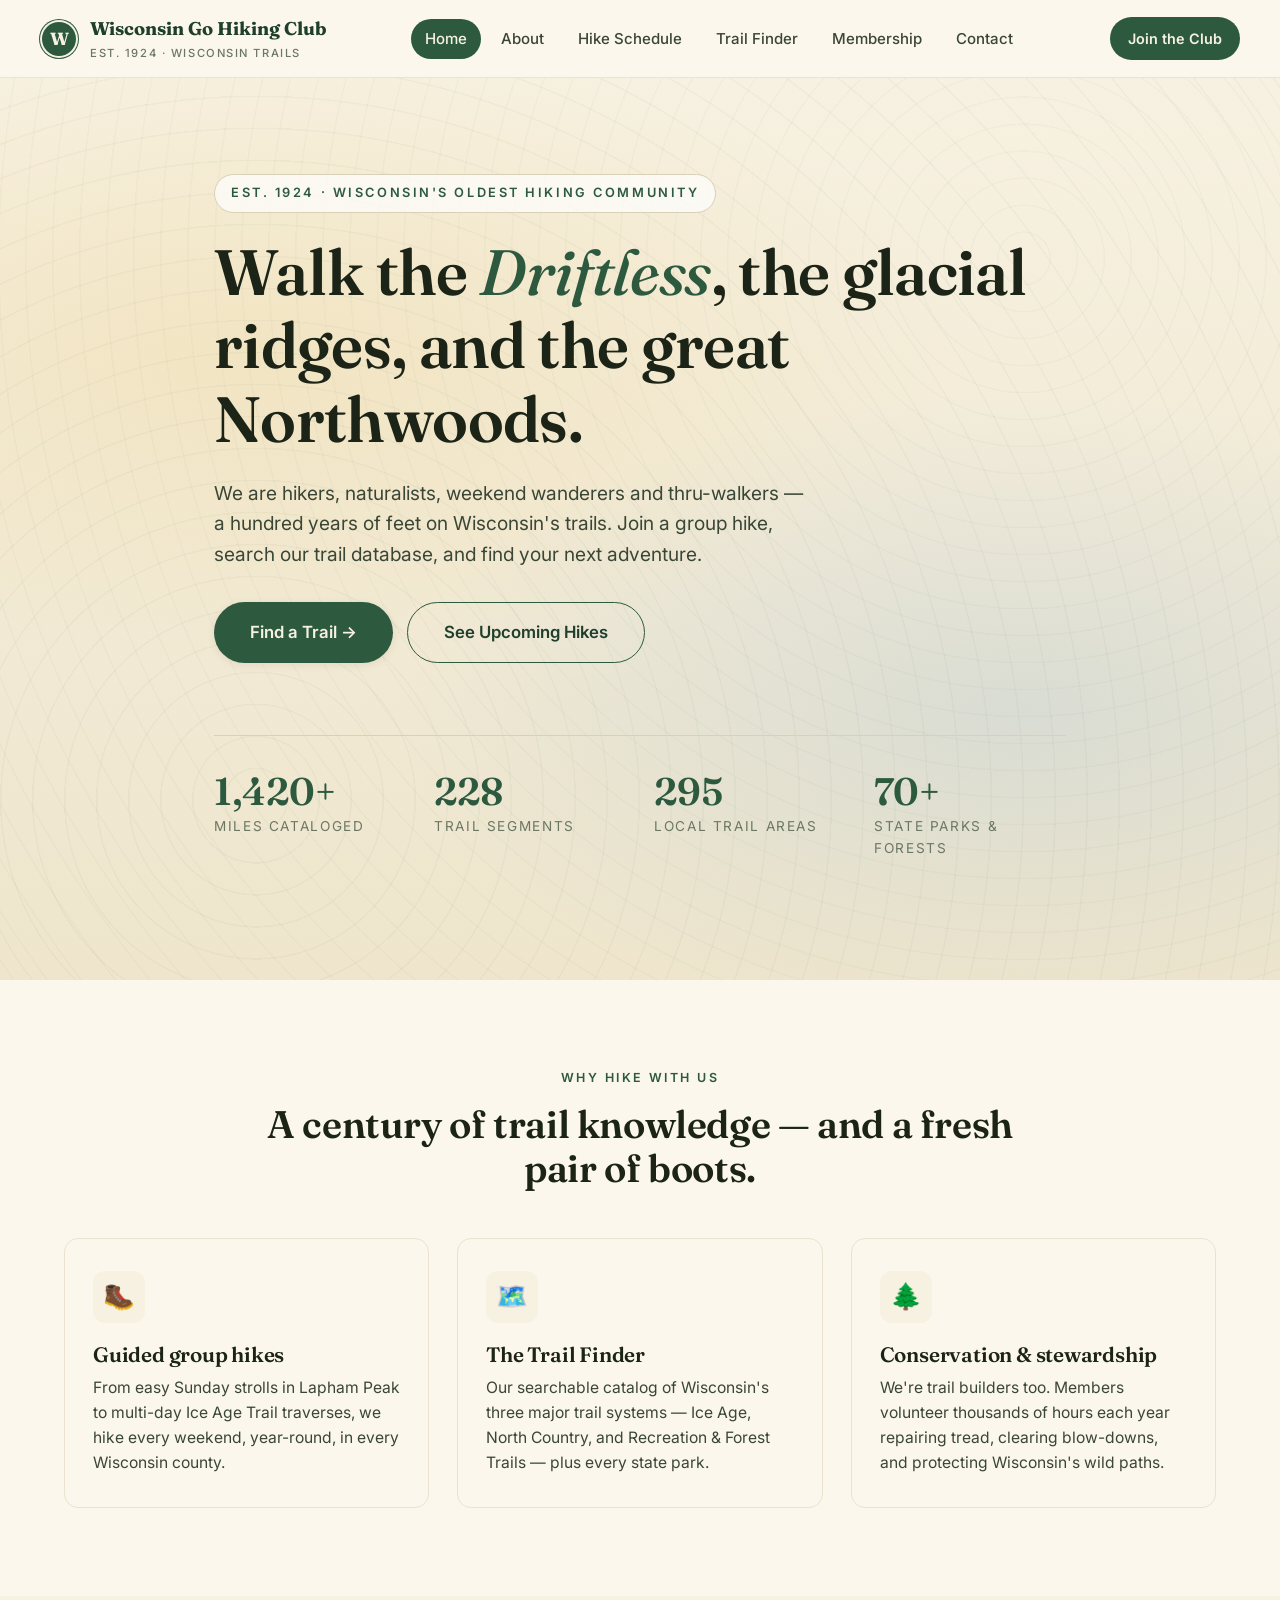
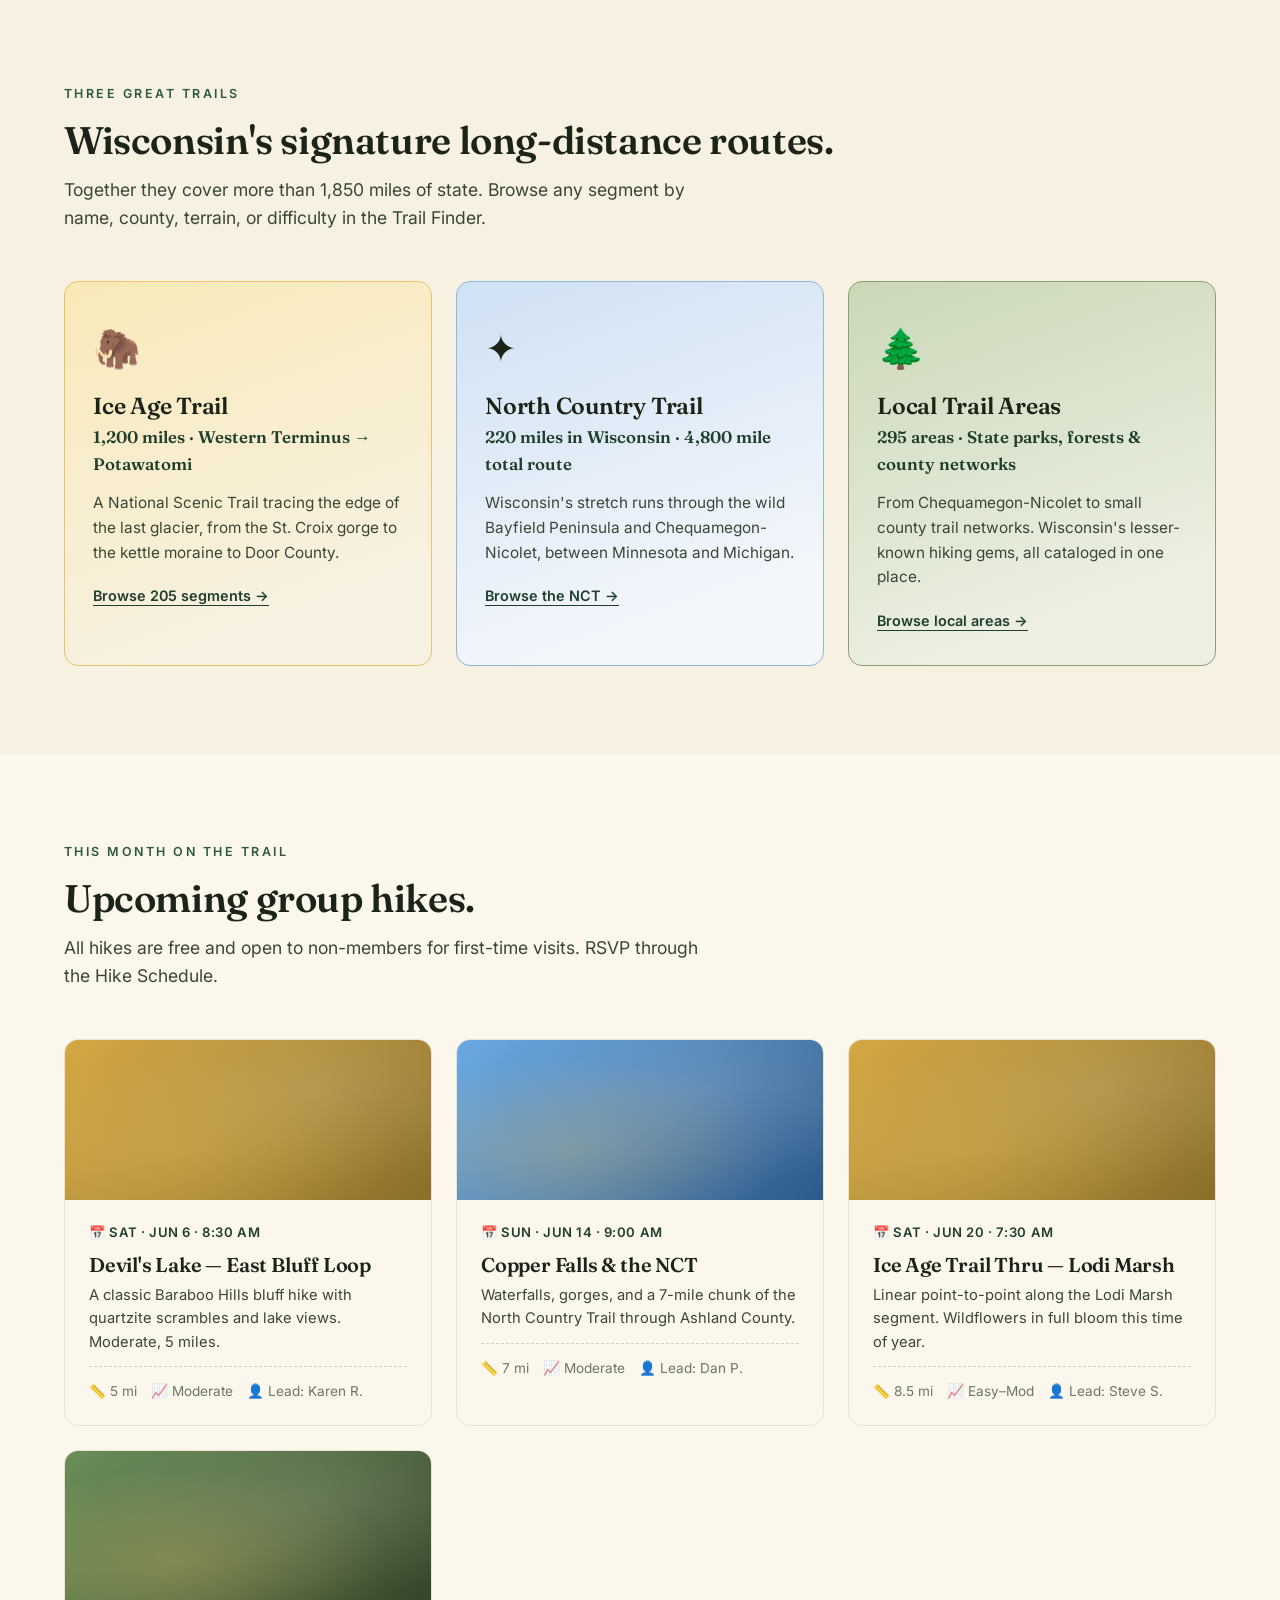
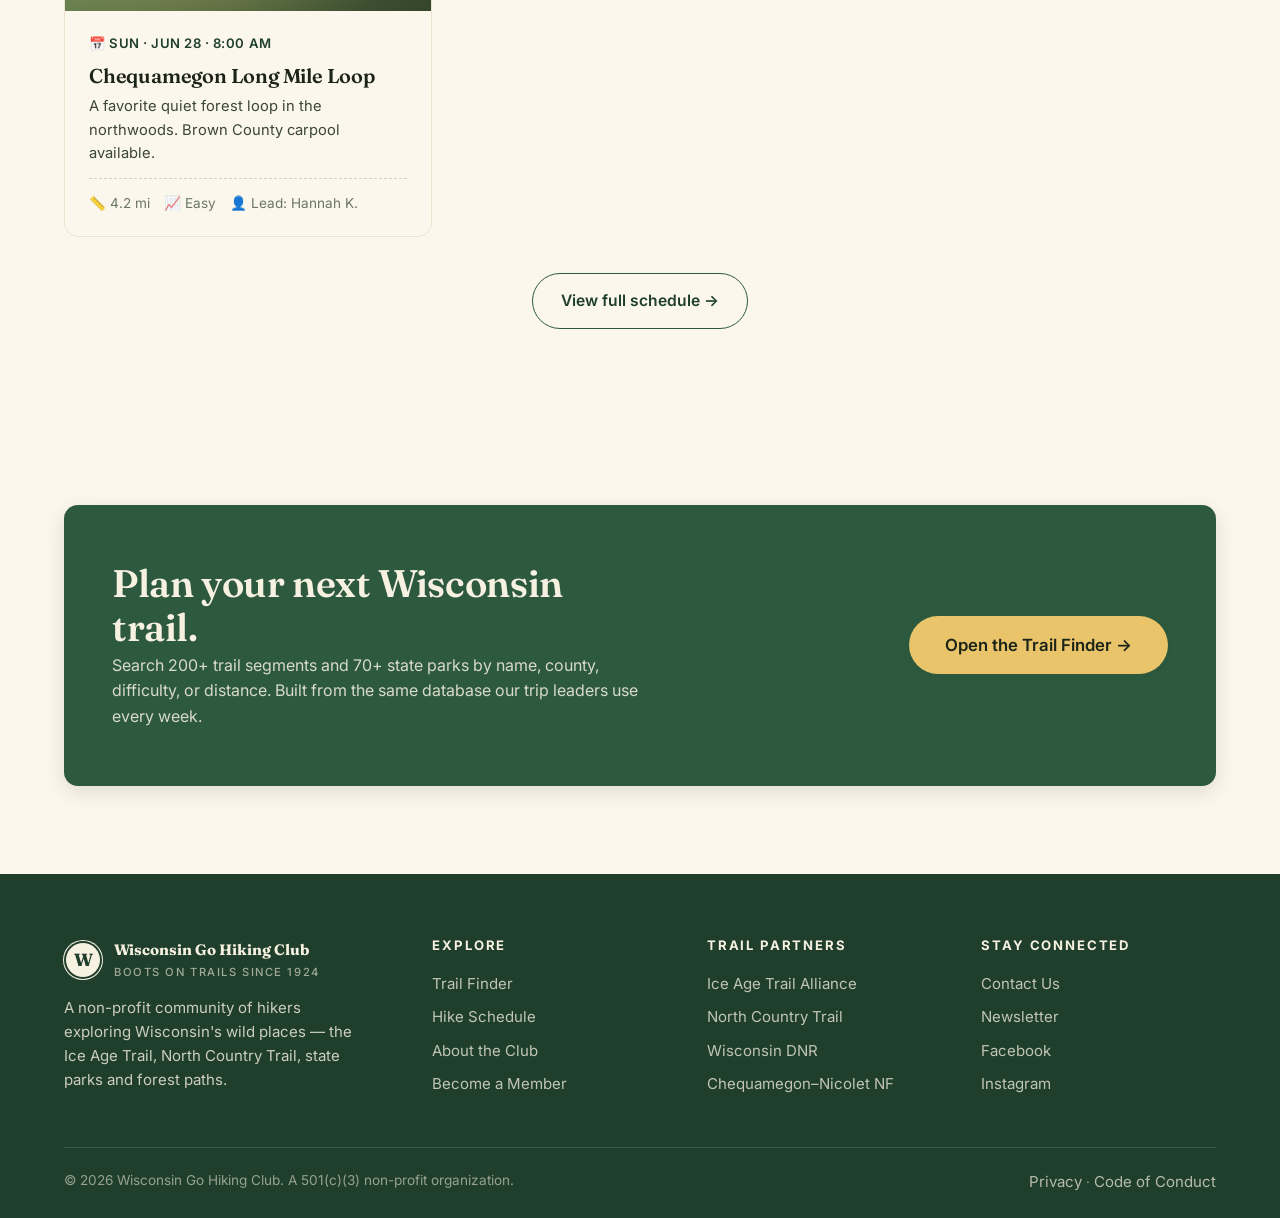
==== index.html @ 9f5a3e7f "Initial site: home, about, hikes, trail finder, membership, contact" ====
<!DOCTYPE html>
<html lang="en">
<head>
  <meta charset="UTF-8">
  <meta name="viewport" content="width=device-width, initial-scale=1.0">
  <title>Wisconsin Go Hiking Club — Explore Wisconsin's wild paths</title>
  <meta name="description" content="A community of hikers exploring Wisconsin's Ice Age Trail, North Country Trail, state parks and forest paths. Group hikes, trail resources, and a searchable database of Wisconsin trail segments.">
  <link rel="preconnect" href="https://fonts.googleapis.com">
  <link rel="preconnect" href="https://fonts.gstatic.com" crossorigin>
  <link href="https://fonts.googleapis.com/css2?family=Fraunces:ital,wght@0,400;0,500;0,600;0,700;1,400;1,500&family=Inter:wght@400;500;600;700&display=swap" rel="stylesheet">
  <link rel="stylesheet" href="styles.css">
</head>
<body data-page="home">

  <div id="site-header"></div>

  <!-- HERO -->
  <section class="hero topo-bg">
    <div class="container hero-inner">
      <span class="eyebrow">Est. 1924 · Wisconsin's oldest hiking community</span>
      <h1>Walk the <em>Driftless</em>, the glacial ridges, and the great Northwoods.</h1>
      <p class="lede">
        We are hikers, naturalists, weekend wanderers and thru-walkers — a hundred years
        of feet on Wisconsin's trails. Join a group hike, search our trail database,
        and find your next adventure.
      </p>
      <div class="hero-actions">
        <a href="trails.html" class="btn large">Find a Trail →</a>
        <a href="hikes.html" class="btn large secondary">See Upcoming Hikes</a>
      </div>

      <div class="hero-stats">
        <div class="stat"><div class="num">1,420+</div><span class="lbl">Miles cataloged</span></div>
        <div class="stat"><div class="num">228</div><span class="lbl">Trail segments</span></div>
        <div class="stat"><div class="num">295</div><span class="lbl">Local trail areas</span></div>
        <div class="stat"><div class="num">70+</div><span class="lbl">State parks &amp; forests</span></div>
      </div>
    </div>
  </section>

  <!-- PILLARS -->
  <section class="section">
    <div class="container">
      <div class="section-head center" style="margin-left:auto;margin-right:auto;text-align:center;">
        <div class="eyebrow">Why hike with us</div>
        <h2>A century of trail knowledge — and a fresh pair of boots.</h2>
      </div>

      <div class="pillars">
        <div class="pillar">
          <div class="icon">🥾</div>
          <h3>Guided group hikes</h3>
          <p>From easy Sunday strolls in Lapham Peak to multi-day Ice Age Trail traverses, we hike every weekend, year-round, in every Wisconsin county.</p>
        </div>
        <div class="pillar">
          <div class="icon">🗺️</div>
          <h3>The Trail Finder</h3>
          <p>Our searchable catalog of Wisconsin's three major trail systems — Ice Age, North Country, and Recreation &amp; Forest Trails — plus every state park.</p>
        </div>
        <div class="pillar">
          <div class="icon">🌲</div>
          <h3>Conservation &amp; stewardship</h3>
          <p>We're trail builders too. Members volunteer thousands of hours each year repairing tread, clearing blow-downs, and protecting Wisconsin's wild paths.</p>
        </div>
      </div>
    </div>
  </section>

  <!-- TRAIL SYSTEMS -->
  <section class="section cream">
    <div class="container">
      <div class="section-head">
        <div class="eyebrow">Three great trails</div>
        <h2>Wisconsin's signature long-distance routes.</h2>
        <p>Together they cover more than 1,850 miles of state. Browse any segment by name, county, terrain, or difficulty in the Trail Finder.</p>
      </div>

      <div class="trail-systems">
        <div class="ts-card iat">
          <div class="ts-icon">🦣</div>
          <h3>Ice Age Trail</h3>
          <div class="ts-miles">1,200 miles · Western Terminus → Potawatomi</div>
          <p>A National Scenic Trail tracing the edge of the last glacier, from the St. Croix gorge to the kettle moraine to Door County.</p>
          <a class="ts-link" href="trails.html?kind=iat">Browse 205 segments →</a>
        </div>

        <div class="ts-card nct">
          <div class="ts-icon">✦</div>
          <h3>North Country Trail</h3>
          <div class="ts-miles">220 miles in Wisconsin · 4,800 mile total route</div>
          <p>Wisconsin's stretch runs through the wild Bayfield Peninsula and Chequamegon-Nicolet, between Minnesota and Michigan.</p>
          <a class="ts-link" href="trails.html?kind=nct">Browse the NCT →</a>
        </div>

        <div class="ts-card nrt">
          <div class="ts-icon">🌲</div>
          <h3>Local Trail Areas</h3>
          <div class="ts-miles">295 areas · State parks, forests &amp; county networks</div>
          <p>From Chequamegon-Nicolet to small county trail networks. Wisconsin's lesser-known hiking gems, all cataloged in one place.</p>
          <a class="ts-link" href="trails.html?kind=area">Browse local areas →</a>
        </div>
      </div>
    </div>
  </section>

  <!-- UPCOMING HIKES -->
  <section class="section">
    <div class="container">
      <div class="section-head">
        <div class="eyebrow">This month on the trail</div>
        <h2>Upcoming group hikes.</h2>
        <p>All hikes are free and open to non-members for first-time visits. RSVP through the Hike Schedule.</p>
      </div>

      <div class="events">
        <article class="event-card iat">
          <div class="event-img"></div>
          <div class="event-body">
            <span class="date-chip">📅 Sat · Jun 6 · 8:30 AM</span>
            <h3>Devil's Lake — East Bluff Loop</h3>
            <p style="font-size:.92rem;color:var(--ink-soft);margin:0">A classic Baraboo Hills bluff hike with quartzite scrambles and lake views. Moderate, 5 miles.</p>
            <div class="event-meta">
              <span>📏 5 mi</span><span>📈 Moderate</span><span>👤 Lead: Karen R.</span>
            </div>
          </div>
        </article>

        <article class="event-card nct">
          <div class="event-img"></div>
          <div class="event-body">
            <span class="date-chip">📅 Sun · Jun 14 · 9:00 AM</span>
            <h3>Copper Falls &amp; the NCT</h3>
            <p style="font-size:.92rem;color:var(--ink-soft);margin:0">Waterfalls, gorges, and a 7-mile chunk of the North Country Trail through Ashland County.</p>
            <div class="event-meta">
              <span>📏 7 mi</span><span>📈 Moderate</span><span>👤 Lead: Dan P.</span>
            </div>
          </div>
        </article>

        <article class="event-card iat">
          <div class="event-img"></div>
          <div class="event-body">
            <span class="date-chip">📅 Sat · Jun 20 · 7:30 AM</span>
            <h3>Ice Age Trail Thru — Lodi Marsh</h3>
            <p style="font-size:.92rem;color:var(--ink-soft);margin:0">Linear point-to-point along the Lodi Marsh segment. Wildflowers in full bloom this time of year.</p>
            <div class="event-meta">
              <span>📏 8.5 mi</span><span>📈 Easy–Mod</span><span>👤 Lead: Steve S.</span>
            </div>
          </div>
        </article>

        <article class="event-card nrt">
          <div class="event-img"></div>
          <div class="event-body">
            <span class="date-chip">📅 Sun · Jun 28 · 8:00 AM</span>
            <h3>Chequamegon Long Mile Loop</h3>
            <p style="font-size:.92rem;color:var(--ink-soft);margin:0">A favorite quiet forest loop in the northwoods. Brown County carpool available.</p>
            <div class="event-meta">
              <span>📏 4.2 mi</span><span>📈 Easy</span><span>👤 Lead: Hannah K.</span>
            </div>
          </div>
        </article>
      </div>

      <div style="text-align:center; margin-top:36px;">
        <a href="hikes.html" class="btn secondary">View full schedule →</a>
      </div>
    </div>
  </section>

  <!-- TRAIL-FINDER CTA -->
  <section class="section">
    <div class="container">
      <div class="cta-banner">
        <div>
          <h2>Plan your next Wisconsin trail.</h2>
          <p>Search 200+ trail segments and 70+ state parks by name, county, difficulty, or distance. Built from the same database our trip leaders use every week.</p>
        </div>
        <a href="trails.html" class="btn large">Open the Trail Finder →</a>
      </div>
    </div>
  </section>

  <div id="site-footer"></div>
  <script src="partials.js"></script>
</body>
</html>
---- styles.css ----
/* =========================================================================
   Wisconsin Go Hiking Club — Website Redesign
   ========================================================================= */

:root {
  /* Brand palette */
  --forest:      #2d5a3f;
  --forest-deep: #1f3f2c;
  --forest-soft: #4a7a5c;
  --moss:        #6b8e5a;
  --cream:       #f7f1e1;
  --parchment:   #fbf7ec;
  --bark:        #5c4a36;
  --ink:         #1c2418;
  --ink-soft:    #3a4636;
  --muted:       #6b7763;
  --line:        #d9d0b8;
  --line-soft:   #ebe3cf;

  /* Trail accents (from app) */
  --iat: #e9c46a;       /* Ice Age Trail */
  --nct: #4a90d9;       /* North Country Trail */
  --nrt: #515e3c;       /* Recreation & Forest Trails */
  --park: #b08968;      /* Parks accent */

  /* Difficulty (from app) */
  --diff-easy:      #2d6a4f;
  --diff-moderate:  #c89421;
  --diff-strenuous: #c0533a;

  /* Sizing */
  --radius:      14px;
  --radius-sm:   8px;
  --shadow-sm:   0 2px 8px rgba(28, 36, 24, 0.08);
  --shadow-md:   0 6px 20px rgba(28, 36, 24, 0.12);
  --shadow-lg:   0 18px 40px rgba(28, 36, 24, 0.18);
  --container:   1200px;

  /* Typography */
  --font-serif: "Fraunces", "Cormorant Garamond", "Georgia", serif;
  --font-sans:  "Inter", -apple-system, BlinkMacSystemFont, "Segoe UI", Roboto, sans-serif;
}

/* ---------- reset ---------- */
*, *::before, *::after { box-sizing: border-box; }
html { scroll-behavior: smooth; }
body {
  margin: 0;
  font-family: var(--font-sans);
  font-size: 16px;
  line-height: 1.6;
  color: var(--ink);
  background: var(--parchment);
  -webkit-font-smoothing: antialiased;
}
img { max-width: 100%; display: block; }
button { font-family: inherit; cursor: pointer; }
a { color: var(--forest); text-decoration: none; transition: color .15s; }
a:hover { color: var(--forest-deep); }

h1, h2, h3, h4 {
  font-family: var(--font-serif);
  font-weight: 600;
  color: var(--ink);
  line-height: 1.15;
  letter-spacing: -0.01em;
  margin: 0 0 .5em;
}
h1 { font-size: clamp(2.4rem, 5vw, 4rem); }
h2 { font-size: clamp(1.8rem, 3vw, 2.6rem); }
h3 { font-size: 1.3rem; }
p  { margin: 0 0 1em; }

.container { max-width: var(--container); margin: 0 auto; padding: 0 24px; }

/* ---------- topo background pattern ---------- */
.topo-bg {
  background-image:
    radial-gradient(ellipse at top left, rgba(45, 90, 63, 0.06), transparent 50%),
    radial-gradient(ellipse at bottom right, rgba(233, 196, 106, 0.08), transparent 50%);
}

/* ---------- top navigation ---------- */
.site-header {
  position: sticky; top: 0; z-index: 50;
  background: rgba(251, 247, 236, 0.92);
  backdrop-filter: blur(10px);
  -webkit-backdrop-filter: blur(10px);
  border-bottom: 1px solid var(--line-soft);
}
.nav {
  display: flex; align-items: center; justify-content: space-between;
  padding: 14px 0;
}
.brand {
  display: flex; align-items: center; gap: 12px;
  font-family: var(--font-serif);
  font-weight: 700;
  font-size: 1.15rem;
  color: var(--forest-deep);
}
.brand .logo {
  width: 38px; height: 38px;
  border-radius: 50%;
  background: var(--forest);
  display: grid; place-items: center;
  color: var(--cream);
  font-family: var(--font-serif);
  font-size: 1.1rem;
  font-weight: 700;
  box-shadow: inset 0 0 0 2px var(--cream), 0 0 0 1px var(--forest);
}
.brand .brand-text small {
  display: block;
  font-family: var(--font-sans);
  font-weight: 500;
  font-size: .7rem;
  letter-spacing: .14em;
  text-transform: uppercase;
  color: var(--muted);
  margin-top: 2px;
}

.nav-links {
  display: flex; gap: 6px; list-style: none; margin: 0; padding: 0;
}
.nav-links a {
  display: inline-block;
  padding: 8px 14px;
  border-radius: 999px;
  font-weight: 500;
  font-size: .94rem;
  color: var(--ink-soft);
}
.nav-links a:hover { background: var(--cream); color: var(--forest-deep); }
.nav-links a.active {
  background: var(--forest);
  color: var(--cream);
}

.nav-cta {
  background: var(--forest);
  color: var(--cream);
  padding: 10px 18px;
  border-radius: 999px;
  font-weight: 600;
  font-size: .9rem;
  border: 0;
}
.nav-cta:hover { background: var(--forest-deep); color: var(--cream); }

.menu-toggle { display: none; background: none; border: 0; font-size: 1.6rem; color: var(--forest-deep); }

@media (max-width: 880px) {
  .menu-toggle { display: block; }
  .nav-links, .nav-cta { display: none; }
  .nav-links.open { display: flex; flex-direction: column; position: absolute; top: 70px; right: 24px; background: var(--parchment); padding: 14px; border-radius: var(--radius); box-shadow: var(--shadow-md); border: 1px solid var(--line-soft); }
}

/* ---------- buttons ---------- */
.btn {
  display: inline-flex; align-items: center; gap: 8px;
  background: var(--forest);
  color: var(--cream);
  padding: 14px 28px;
  border-radius: 999px;
  font-weight: 600;
  font-size: .98rem;
  border: 0;
  transition: transform .15s, background .15s, box-shadow .15s;
  box-shadow: var(--shadow-sm);
}
.btn:hover { background: var(--forest-deep); transform: translateY(-1px); color: var(--cream); box-shadow: var(--shadow-md); }
.btn.secondary { background: transparent; color: var(--forest-deep); border: 1.5px solid var(--forest); box-shadow: none; }
.btn.secondary:hover { background: var(--forest); color: var(--cream); }
.btn.large { padding: 16px 36px; font-size: 1.05rem; }
.btn.full { width: 100%; justify-content: center; }

/* ---------- hero ---------- */
.hero {
  position: relative;
  padding: 96px 0 120px;
  background:
    radial-gradient(ellipse 80% 50% at 20% 30%, rgba(233, 196, 106, 0.22), transparent 70%),
    radial-gradient(ellipse 70% 50% at 80% 70%, rgba(74, 144, 217, 0.14), transparent 70%),
    linear-gradient(180deg, #f7f1e1 0%, #eee5cc 100%);
  overflow: hidden;
}
.hero::before {
  content: "";
  position: absolute; inset: 0;
  background-image:
    repeating-radial-gradient(circle at 20% 80%, transparent 0 30px, rgba(45, 90, 63, 0.04) 31px 32px),
    repeating-radial-gradient(circle at 80% 20%, transparent 0 25px, rgba(45, 90, 63, 0.03) 26px 27px);
  pointer-events: none;
}
.hero-inner { position: relative; max-width: 900px; }
.hero .eyebrow {
  display: inline-block;
  font-size: .8rem;
  letter-spacing: .2em;
  text-transform: uppercase;
  color: var(--forest);
  font-weight: 600;
  margin-bottom: 22px;
  padding: 8px 16px;
  background: rgba(255, 255, 255, 0.7);
  border-radius: 999px;
  border: 1px solid var(--line);
}
.hero h1 {
  margin-bottom: 22px;
  color: var(--ink);
}
.hero h1 em {
  font-style: italic;
  color: var(--forest);
  font-weight: 500;
}
.hero .lede {
  font-size: 1.2rem;
  color: var(--ink-soft);
  margin-bottom: 32px;
  max-width: 600px;
}
.hero-actions { display: flex; gap: 14px; flex-wrap: wrap; }

.hero-stats {
  display: grid;
  grid-template-columns: repeat(auto-fit, minmax(180px, 1fr));
  gap: 28px;
  margin-top: 72px;
  padding-top: 36px;
  border-top: 1px solid var(--line);
}
.stat .num {
  font-family: var(--font-serif);
  font-size: 2.4rem;
  font-weight: 600;
  color: var(--forest);
  line-height: 1;
}
.stat .lbl {
  display: block; margin-top: 6px;
  font-size: .85rem;
  letter-spacing: .12em;
  text-transform: uppercase;
  color: var(--muted);
}

/* ---------- generic sections ---------- */
.section { padding: 88px 0; }
.section.tight { padding: 56px 0; }
.section-head { max-width: 780px; margin-bottom: 48px; }
.section-head .eyebrow {
  font-size: .78rem;
  letter-spacing: .2em;
  text-transform: uppercase;
  color: var(--forest);
  font-weight: 600;
  margin-bottom: 14px;
}
.section-head h2 { margin-bottom: 14px; }
.section-head p { color: var(--ink-soft); font-size: 1.1rem; max-width: 640px; }
.section.cream { background: var(--cream); }
.section.forest { background: var(--forest-deep); color: var(--cream); }
.section.forest h2, .section.forest h3 { color: var(--cream); }
.section.forest p { color: rgba(247, 241, 225, 0.85); }

/* ---------- pillar grid (3-column on home) ---------- */
.pillars {
  display: grid;
  grid-template-columns: repeat(auto-fit, minmax(260px, 1fr));
  gap: 28px;
}
.pillar {
  background: var(--parchment);
  border: 1px solid var(--line-soft);
  border-radius: var(--radius);
  padding: 32px 28px;
  transition: transform .2s, box-shadow .2s, border-color .2s;
}
.pillar:hover { transform: translateY(-4px); box-shadow: var(--shadow-md); border-color: var(--line); }
.pillar .icon {
  width: 52px; height: 52px;
  border-radius: 12px;
  background: var(--cream);
  display: grid; place-items: center;
  font-size: 1.6rem;
  margin-bottom: 20px;
}
.pillar h3 { margin-bottom: 8px; }
.pillar p { color: var(--ink-soft); font-size: .98rem; margin-bottom: 0; }

/* ---------- hike event cards ---------- */
.events {
  display: grid;
  grid-template-columns: repeat(auto-fit, minmax(300px, 1fr));
  gap: 24px;
}
.event-card {
  background: var(--parchment);
  border: 1px solid var(--line-soft);
  border-radius: var(--radius);
  overflow: hidden;
  display: flex; flex-direction: column;
  transition: transform .2s, box-shadow .2s;
}
.event-card:hover { transform: translateY(-3px); box-shadow: var(--shadow-md); }
.event-card .event-img {
  height: 160px;
  background: linear-gradient(135deg, var(--forest-soft) 0%, var(--forest-deep) 100%);
  position: relative;
  overflow: hidden;
}
.event-card .event-img::after {
  content: "";
  position: absolute; inset: 0;
  background:
    radial-gradient(ellipse at 30% 70%, rgba(233, 196, 106, 0.3), transparent 60%),
    radial-gradient(ellipse at 70% 30%, rgba(247, 241, 225, 0.15), transparent 60%);
}
.event-card.iat .event-img { background: linear-gradient(135deg, #d4a843 0%, #8b6f2a 100%); }
.event-card.nct .event-img { background: linear-gradient(135deg, #6ba9e3 0%, #2d5a8a 100%); }
.event-card.nrt .event-img { background: linear-gradient(135deg, #6b8e5a 0%, #34452a 100%); }
.event-card .event-body { padding: 22px 24px; flex: 1; display: flex; flex-direction: column; }
.event-card .date-chip {
  display: inline-flex; align-items: center; gap: 8px;
  font-size: .82rem;
  font-weight: 600;
  color: var(--forest-deep);
  letter-spacing: .04em;
  text-transform: uppercase;
  margin-bottom: 10px;
}
.event-card h3 { font-size: 1.25rem; margin-bottom: 8px; }
.event-card .event-meta {
  display: flex; gap: 14px; flex-wrap: wrap;
  font-size: .85rem; color: var(--muted);
  margin-top: 12px;
  padding-top: 14px;
  border-top: 1px dashed var(--line);
}
.event-card .event-meta span { display: inline-flex; align-items: center; gap: 5px; }

/* ---------- trail-system showcase ---------- */
.trail-systems {
  display: grid;
  grid-template-columns: repeat(auto-fit, minmax(280px, 1fr));
  gap: 24px;
}
.ts-card {
  position: relative;
  padding: 36px 28px 32px;
  border-radius: var(--radius);
  overflow: hidden;
  color: var(--ink);
  background: var(--parchment);
  border: 1px solid var(--line-soft);
  transition: transform .25s, box-shadow .25s;
}
.ts-card:hover { transform: translateY(-4px); box-shadow: var(--shadow-md); }
.ts-card.iat { background: linear-gradient(160deg, #f9e9b8 0%, #f7f1e1 80%); border-color: #e9c46a; }
.ts-card.nct { background: linear-gradient(160deg, #cfe1f4 0%, #f3f6fb 80%); border-color: #8db8e0; color: var(--ink); }
.ts-card.nrt { background: linear-gradient(160deg, #cad8b8 0%, #ecefe2 80%); border-color: #8aa074; }
.ts-card .ts-icon { font-size: 2.4rem; margin-bottom: 14px; }
.ts-card h3 { font-size: 1.45rem; margin-bottom: 4px; }
.ts-card .ts-miles {
  font-family: var(--font-serif);
  font-size: 1.05rem;
  color: var(--forest-deep);
  font-weight: 600;
  margin-bottom: 14px;
}
.ts-card p { color: var(--ink-soft); font-size: .96rem; margin-bottom: 18px; }
.ts-card .ts-link {
  font-weight: 600; font-size: .9rem;
  color: var(--forest-deep);
  text-decoration: underline; text-underline-offset: 4px;
}

/* ---------- footer ---------- */
.site-footer {
  background: var(--forest-deep);
  color: rgba(247, 241, 225, 0.8);
  padding: 64px 0 24px;
  margin-top: 0;
}
.footer-grid {
  display: grid;
  grid-template-columns: 1.4fr 1fr 1fr 1fr;
  gap: 40px;
  margin-bottom: 40px;
}
.site-footer h4 {
  color: var(--cream);
  font-family: var(--font-sans);
  font-size: .82rem;
  letter-spacing: .14em;
  text-transform: uppercase;
  margin-bottom: 18px;
  font-weight: 700;
}
.site-footer ul { list-style: none; margin: 0; padding: 0; }
.site-footer ul li { margin-bottom: 8px; }
.site-footer a { color: rgba(247, 241, 225, 0.75); font-size: .94rem; }
.site-footer a:hover { color: var(--iat); }
.site-footer .brand { color: var(--cream); margin-bottom: 14px; }
.site-footer .brand .logo { background: var(--cream); color: var(--forest-deep); box-shadow: inset 0 0 0 2px var(--forest-deep), 0 0 0 1px var(--cream); }
.site-footer .brand .brand-text small { color: rgba(247, 241, 225, 0.6); }
.footer-bottom {
  border-top: 1px solid rgba(247, 241, 225, 0.12);
  padding-top: 22px;
  display: flex; justify-content: space-between; flex-wrap: wrap; gap: 12px;
  font-size: .85rem;
  color: rgba(247, 241, 225, 0.55);
}
@media (max-width: 800px) {
  .footer-grid { grid-template-columns: 1fr 1fr; }
}
@media (max-width: 500px) {
  .footer-grid { grid-template-columns: 1fr; }
}

/* =========================================================================
   Trail Search Page
   ========================================================================= */
.search-hero {
  background:
    radial-gradient(ellipse at top left, rgba(233, 196, 106, 0.18), transparent 60%),
    linear-gradient(180deg, #f7f1e1 0%, #ede2c6 100%);
  padding: 64px 0 36px;
  border-bottom: 1px solid var(--line);
}
.search-hero h1 { font-size: clamp(2rem, 4vw, 3rem); margin-bottom: 10px; }
.search-hero p { color: var(--ink-soft); font-size: 1.05rem; max-width: 620px; }

.search-bar {
  margin-top: 28px;
  background: #fff;
  border: 1px solid var(--line);
  border-radius: var(--radius);
  padding: 6px 6px 6px 22px;
  display: flex; align-items: center; gap: 12px;
  box-shadow: var(--shadow-sm);
}
.search-bar input {
  flex: 1;
  border: 0;
  outline: none;
  font-size: 1.05rem;
  padding: 14px 0;
  background: transparent;
  font-family: inherit;
  color: var(--ink);
}
.search-bar .clear-x {
  background: none; border: 0; color: var(--muted); font-size: 1.4rem;
  padding: 6px 10px; cursor: pointer;
}
.search-bar .search-go {
  background: var(--forest);
  color: var(--cream);
  border: 0;
  padding: 12px 28px;
  border-radius: 10px;
  font-weight: 600;
}

.search-tools {
  display: flex;
  flex-wrap: wrap;
  align-items: center;
  gap: 18px 28px;
  margin-top: 22px;
  font-size: .92rem;
  color: var(--ink-soft);
}
.search-tools .tool-group {
  display: flex; align-items: center; gap: 10px;
}
.search-tools label.lbl {
  font-weight: 600;
  font-size: .78rem;
  letter-spacing: .12em;
  text-transform: uppercase;
  color: var(--muted);
}
.chips { display: flex; gap: 6px; flex-wrap: wrap; }
.chip {
  background: transparent;
  border: 1px solid var(--line);
  color: var(--ink-soft);
  padding: 6px 14px;
  border-radius: 999px;
  font-size: .85rem;
  font-weight: 500;
  transition: all .15s;
}
.chip:hover { border-color: var(--forest); color: var(--forest-deep); }
.chip.active {
  background: var(--forest);
  border-color: var(--forest);
  color: var(--cream);
}
.chip.iat.active      { background: var(--iat); border-color: var(--iat); color: var(--ink); }
.chip.nct.active      { background: var(--nct); border-color: var(--nct); color: #fff; }
.chip.nrt.active      { background: var(--nrt); border-color: var(--nrt); color: var(--cream); }
.chip.easy.active     { background: var(--diff-easy); border-color: var(--diff-easy); color: #fff; }
.chip.moderate.active { background: var(--diff-moderate); border-color: var(--diff-moderate); color: var(--ink); }
.chip.strenuous.active{ background: var(--diff-strenuous); border-color: var(--diff-strenuous); color: #fff; }

.toggle {
  display: inline-flex; align-items: center; gap: 8px;
  cursor: pointer; user-select: none;
}
.toggle input { accent-color: var(--forest); width: 16px; height: 16px; }

select.sort-select {
  background: #fff;
  border: 1px solid var(--line);
  padding: 8px 14px;
  border-radius: 999px;
  font-family: inherit;
  font-size: .9rem;
  color: var(--ink);
  cursor: pointer;
}

/* result summary bar */
.result-summary {
  padding: 18px 0;
  border-bottom: 1px solid var(--line-soft);
  font-size: .92rem;
  color: var(--muted);
  display: flex; justify-content: space-between; flex-wrap: wrap; gap: 10px;
}
.result-summary strong { color: var(--ink); font-weight: 600; }

/* result list */
.results {
  padding: 24px 0 80px;
  display: grid;
  grid-template-columns: repeat(auto-fill, minmax(330px, 1fr));
  gap: 22px;
}
.result-card {
  background: #fff;
  border: 1px solid var(--line-soft);
  border-radius: var(--radius);
  padding: 22px 22px 18px;
  transition: transform .15s, box-shadow .15s, border-color .15s;
  position: relative;
  display: flex; flex-direction: column;
  cursor: pointer;
}
.result-card:hover {
  transform: translateY(-3px);
  box-shadow: var(--shadow-md);
  border-color: var(--line);
}
.result-card .trail-stripe {
  position: absolute;
  top: 0; left: 0; bottom: 0;
  width: 5px;
  border-radius: var(--radius) 0 0 var(--radius);
}
.result-card.tid-iat .trail-stripe { background: var(--iat); }
.result-card.tid-nct .trail-stripe { background: var(--nct); }
.result-card.tid-nrt .trail-stripe { background: var(--nrt); }
.result-card.tid-park .trail-stripe { background: var(--park); }

.result-head {
  display: flex; justify-content: space-between; align-items: flex-start; gap: 10px;
  margin-bottom: 8px;
}
.result-head h3 {
  font-size: 1.15rem; margin: 0;
  line-height: 1.3;
}
.miles-badge {
  font-family: var(--font-serif);
  font-size: 1rem;
  font-weight: 600;
  color: var(--forest-deep);
  white-space: nowrap;
  background: var(--cream);
  padding: 4px 10px;
  border-radius: 999px;
}

.result-tags { display: flex; flex-wrap: wrap; gap: 6px; margin-bottom: 10px; }
.tag {
  display: inline-block;
  font-size: .72rem;
  font-weight: 600;
  letter-spacing: .06em;
  text-transform: uppercase;
  padding: 3px 9px;
  border-radius: 999px;
}
.tag.iat { background: rgba(233, 196, 106, 0.22); color: #8a6914; }
.tag.nct { background: rgba(74, 144, 217, 0.18); color: #205a90; }
.tag.nrt { background: rgba(81, 94, 60, 0.18); color: #3a4a25; }
.tag.park { background: rgba(176, 137, 104, 0.2); color: #6d4c2c; }
.tag.diff-easy      { background: rgba(45, 106, 79, 0.16); color: var(--diff-easy); }
.tag.diff-moderate  { background: rgba(233, 196, 106, 0.3); color: #8a6914; }
.tag.diff-strenuous { background: rgba(192, 83, 58, 0.18); color: var(--diff-strenuous); }
.tag.connecting { background: var(--line-soft); color: var(--muted); }

.result-county {
  font-size: .85rem; color: var(--muted);
  margin-bottom: 10px;
}
.result-county::before { content: "📍 "; }
.result-feat {
  font-size: .94rem; color: var(--ink-soft);
  margin-bottom: 10px;
}
.result-endpoint {
  font-size: .82rem; color: var(--muted);
  margin: 8px 0 0;
  padding-top: 10px;
  border-top: 1px dashed var(--line);
  line-height: 1.45;
}
.result-actions {
  display: flex; gap: 8px; margin-top: 12px;
}
.result-actions a {
  font-size: .82rem;
  font-weight: 600;
  color: var(--forest-deep);
  padding: 6px 12px;
  border-radius: 999px;
  background: var(--cream);
  border: 1px solid var(--line-soft);
}
.result-actions a:hover { background: var(--forest); color: var(--cream); border-color: var(--forest); }

.no-results {
  grid-column: 1/-1;
  padding: 60px 24px;
  text-align: center;
  color: var(--muted);
  background: var(--cream);
  border-radius: var(--radius);
  border: 1px dashed var(--line);
}
.no-results h3 { color: var(--ink); font-size: 1.3rem; margin-bottom: 8px; }

/* =========================================================================
   Form (membership, contact)
   ========================================================================= */
.form-card {
  background: var(--parchment);
  border: 1px solid var(--line-soft);
  border-radius: var(--radius);
  padding: 36px;
  max-width: 640px;
}
.form-row { margin-bottom: 18px; }
.form-row label {
  display: block;
  font-size: .82rem;
  font-weight: 600;
  letter-spacing: .08em;
  text-transform: uppercase;
  color: var(--muted);
  margin-bottom: 6px;
}
.form-row input, .form-row textarea, .form-row select {
  width: 100%;
  background: #fff;
  border: 1px solid var(--line);
  padding: 12px 14px;
  border-radius: var(--radius-sm);
  font-family: inherit;
  font-size: 1rem;
  color: var(--ink);
}
.form-row input:focus, .form-row textarea:focus, .form-row select:focus {
  outline: none;
  border-color: var(--forest);
  box-shadow: 0 0 0 3px rgba(45, 90, 63, 0.14);
}

/* membership tiers */
.tiers {
  display: grid;
  grid-template-columns: repeat(auto-fit, minmax(260px, 1fr));
  gap: 22px;
  margin-bottom: 48px;
}
.tier {
  background: var(--parchment);
  border: 1px solid var(--line-soft);
  border-radius: var(--radius);
  padding: 32px 28px;
  position: relative;
}
.tier.featured { border: 2px solid var(--forest); background: #fff; box-shadow: var(--shadow-md); }
.tier .ribbon {
  position: absolute; top: -12px; right: 20px;
  background: var(--forest); color: var(--cream);
  font-size: .72rem; font-weight: 700; letter-spacing: .12em; text-transform: uppercase;
  padding: 4px 12px;
  border-radius: 999px;
}
.tier h3 { font-size: 1.3rem; margin-bottom: 4px; }
.tier .price {
  font-family: var(--font-serif);
  font-size: 2.4rem;
  font-weight: 600;
  color: var(--forest);
  margin: 14px 0;
}
.tier .price small { font-size: .9rem; color: var(--muted); font-family: var(--font-sans); font-weight: 500; }
.tier ul { list-style: none; padding: 0; margin: 0 0 22px; }
.tier ul li {
  padding: 6px 0 6px 22px;
  position: relative;
  color: var(--ink-soft);
  font-size: .95rem;
}
.tier ul li::before {
  content: "✓";
  position: absolute; left: 0;
  color: var(--forest);
  font-weight: 700;
}

/* leadership grid */
.leaders {
  display: grid;
  grid-template-columns: repeat(auto-fit, minmax(220px, 1fr));
  gap: 24px;
}
.leader {
  text-align: center;
  background: var(--parchment);
  border: 1px solid var(--line-soft);
  border-radius: var(--radius);
  padding: 28px 22px;
}
.leader .avatar {
  width: 96px; height: 96px;
  margin: 0 auto 14px;
  border-radius: 50%;
  background: linear-gradient(135deg, var(--forest) 0%, var(--forest-deep) 100%);
  color: var(--cream);
  display: grid; place-items: center;
  font-family: var(--font-serif);
  font-size: 2rem; font-weight: 600;
}
.leader h4 { font-family: var(--font-serif); margin-bottom: 4px; font-size: 1.1rem; }
.leader .role { font-size: .82rem; letter-spacing: .1em; text-transform: uppercase; color: var(--muted); margin-bottom: 12px; }
.leader p { font-size: .9rem; color: var(--ink-soft); margin: 0; }

/* ---------- timeline (about page) ---------- */
.timeline { max-width: 760px; }
.tl-item {
  display: grid;
  grid-template-columns: 100px 1fr;
  gap: 22px;
  padding: 22px 0;
  border-bottom: 1px dashed var(--line);
}
.tl-item:last-child { border-bottom: 0; }
.tl-year {
  font-family: var(--font-serif);
  font-size: 1.6rem;
  font-weight: 600;
  color: var(--forest);
}
.tl-body h4 { font-size: 1.1rem; margin-bottom: 6px; }
.tl-body p { color: var(--ink-soft); margin: 0; }

/* CTA banner */
.cta-banner {
  background: var(--forest);
  color: var(--cream);
  border-radius: var(--radius);
  padding: 56px 48px;
  display: flex; justify-content: space-between; align-items: center; gap: 24px;
  flex-wrap: wrap;
  box-shadow: var(--shadow-md);
}
.cta-banner h2 { color: var(--cream); margin-bottom: 4px; max-width: 540px; }
.cta-banner p { color: rgba(247, 241, 225, 0.85); margin: 0; max-width: 540px; }
.cta-banner .btn { background: var(--iat); color: var(--ink); }
.cta-banner .btn:hover { background: #f0d488; }

/* Detail panel for trail search */
.detail-panel {
  position: fixed;
  inset: 0;
  background: rgba(28, 36, 24, 0.45);
  backdrop-filter: blur(4px);
  z-index: 100;
  display: none;
  justify-content: center; align-items: flex-end;
  padding: 30px;
}
.detail-panel.open { display: flex; }
.detail-panel-inner {
  background: var(--parchment);
  border-radius: var(--radius) var(--radius) 0 0;
  max-width: 720px;
  width: 100%;
  max-height: 85vh;
  overflow-y: auto;
  padding: 36px 36px 28px;
  position: relative;
  box-shadow: var(--shadow-lg);
}
@media (min-width: 720px) {
  .detail-panel { align-items: center; }
  .detail-panel-inner { border-radius: var(--radius); }
}
.detail-panel .close-x {
  position: absolute; top: 16px; right: 16px;
  background: var(--cream);
  border: 1px solid var(--line);
  width: 36px; height: 36px;
  border-radius: 50%;
  font-size: 1.2rem; cursor: pointer;
  display: grid; place-items: center;
}
.detail-panel h2 { margin-bottom: 6px; }
.detail-panel .detail-meta { display: flex; gap: 10px; flex-wrap: wrap; margin-bottom: 18px; }
.detail-panel .detail-section { margin-bottom: 22px; }
.detail-panel .detail-section .lbl {
  font-size: .76rem;
  letter-spacing: .14em;
  text-transform: uppercase;
  color: var(--muted);
  font-weight: 600;
  margin-bottom: 6px;
}
.detail-panel .detail-section p { color: var(--ink-soft); margin: 0; line-height: 1.6; }
.detail-actions { display: flex; gap: 10px; flex-wrap: wrap; margin-top: 22px; padding-top: 22px; border-top: 1px solid var(--line); }

/* Area tag (new — for local trail areas) */
.tag.area { background: rgba(107, 142, 90, 0.2); color: #3e5530; }
.result-card.tid-area .trail-stripe { background: #6b8e5a; }

/* Elevation stats row */
.elev-stats {
  display: flex; flex-wrap: wrap; gap: 14px 22px;
  margin-bottom: 14px;
}
.stat-mini {
  display: flex; flex-direction: column;
  font-size: .82rem;
  color: var(--muted);
}
.stat-mini span {
  font-size: .68rem;
  letter-spacing: .12em;
  text-transform: uppercase;
  margin-bottom: 2px;
}
.stat-mini strong {
  font-family: var(--font-serif);
  font-size: 1.15rem;
  font-weight: 600;
  color: var(--forest-deep);
}

/* Elevation chart wrapper */
.elev-chart-wrap {
  background: #fff;
  border: 1px solid var(--line-soft);
  border-radius: var(--radius-sm);
  padding: 8px 8px 4px;
  margin-top: 8px;
}
.elev-loading {
  padding: 32px;
  text-align: center;
  color: var(--muted);
  font-size: .9rem;
}

/* Detail mini map */
.detail-map {
  height: 280px;
  border-radius: var(--radius-sm);
  border: 1px solid var(--line-soft);
  overflow: hidden;
  margin-top: 4px;
  background: var(--cream);
}

/* Leaflet popup tweaks to match site style */
.leaflet-popup-content-wrapper {
  border-radius: var(--radius-sm) !important;
  font-family: var(--font-sans);
}
.leaflet-popup-content { margin: 12px 14px !important; font-size: .92rem !important; }
.leaflet-container { font-family: var(--font-sans); }

/* utilities */
.center { text-align: center; }
.hidden { display: none !important; }
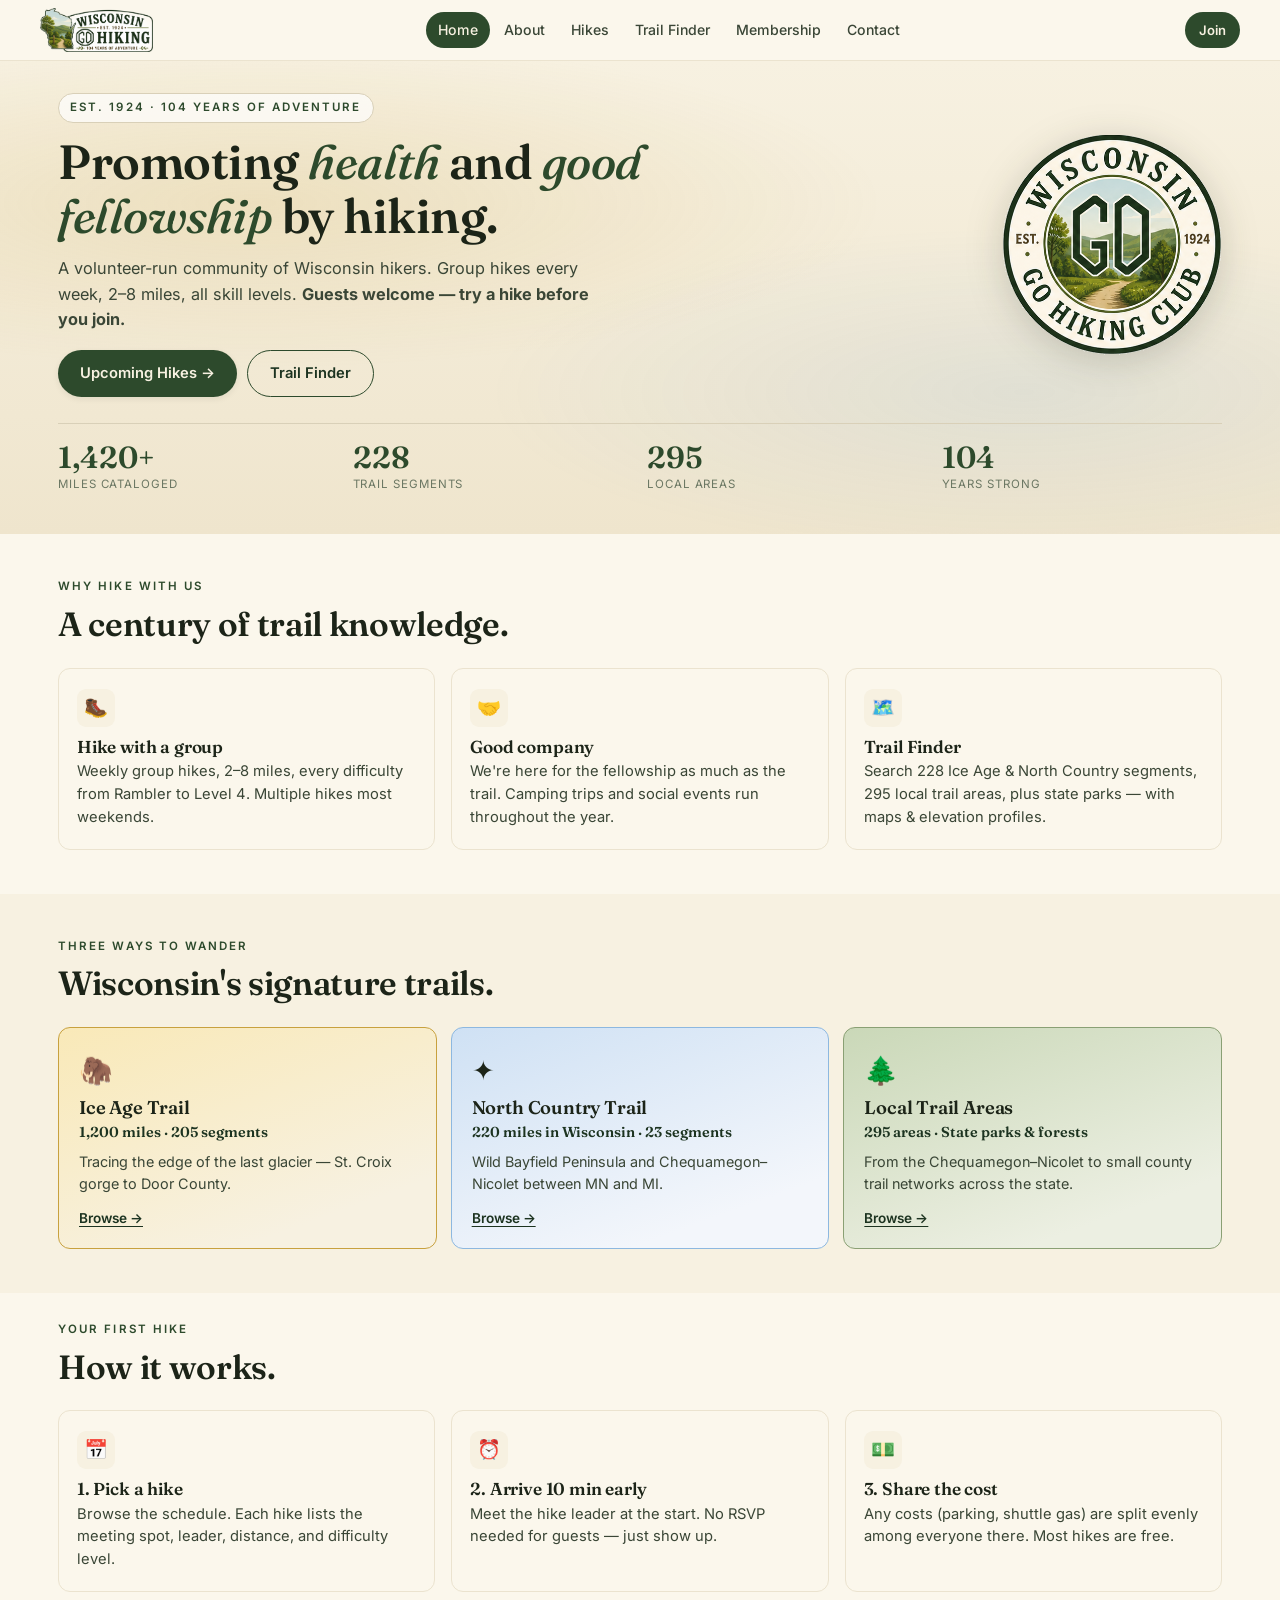
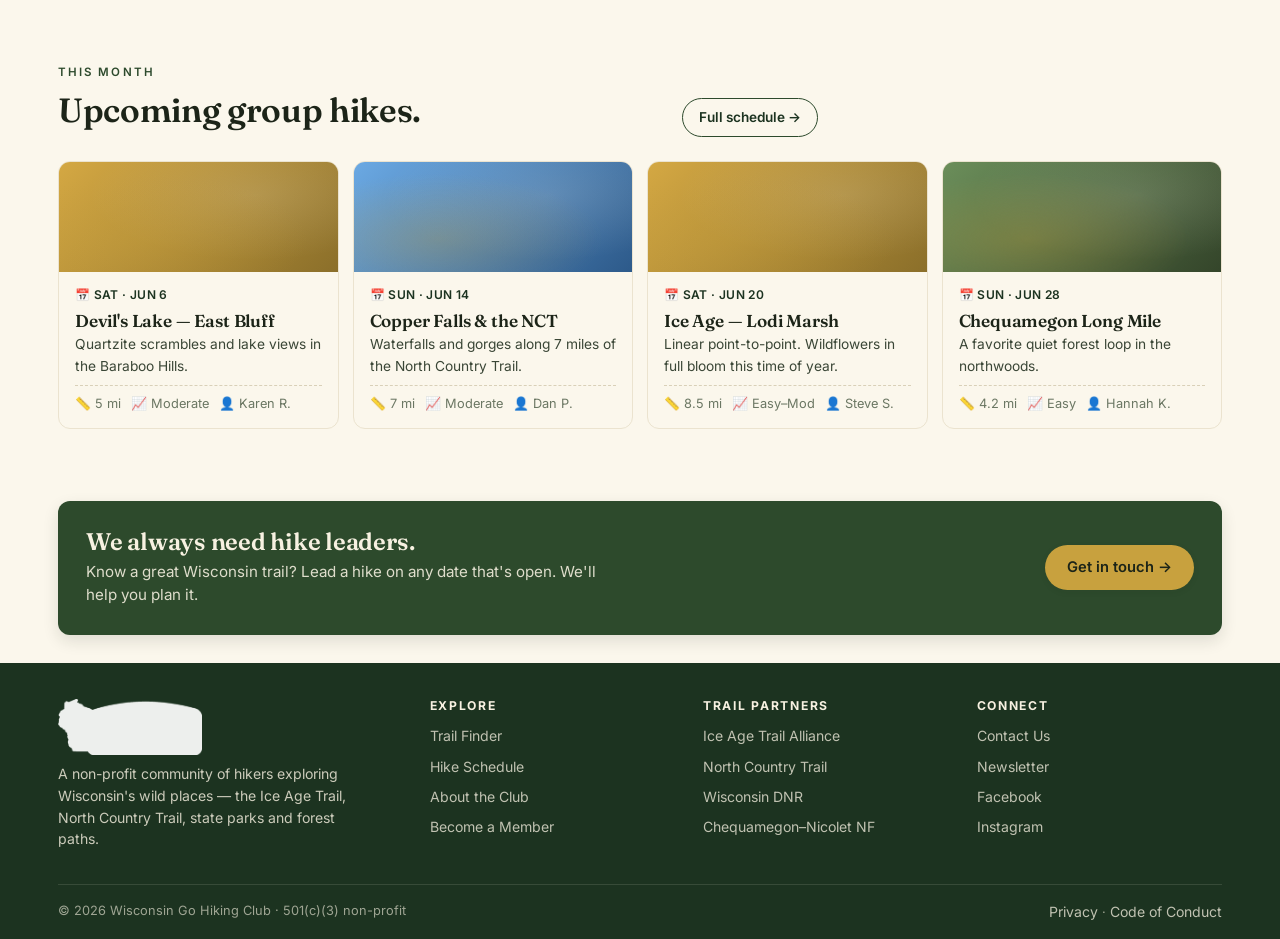
==== commit 664c6c81: "Incorporate real WGHC mission, guest policy, and 5-level difficulty system" ====
--- a/index.html
+++ b/index.html
@@ -2,9 +2,12 @@
 <html lang="en">
 <head>
   <meta charset="UTF-8">
-  <meta name="viewport" content="width=device-width, initial-scale=1.0">
-  <title>Wisconsin Go Hiking Club — Explore Wisconsin's wild paths</title>
-  <meta name="description" content="A community of hikers exploring Wisconsin's Ice Age Trail, North Country Trail, state parks and forest paths. Group hikes, trail resources, and a searchable database of Wisconsin trail segments.">
+  <meta name="viewport" content="width=device-width, initial-scale=1.0, viewport-fit=cover">
+  <meta name="theme-color" content="#2d4a2c">
+  <title>Wisconsin Go Hiking Club — 104 Years of Adventure</title>
+  <meta name="description" content="A century-old community of hikers exploring Wisconsin's Ice Age Trail, North Country Trail, state parks and forest paths. Group hikes, trail resources, and a searchable Wisconsin trail database.">
+  <link rel="icon" type="image/png" href="images/logo-mark.png">
+  <link rel="apple-touch-icon" href="images/logo-mark.png">
   <link rel="preconnect" href="https://fonts.googleapis.com">
   <link rel="preconnect" href="https://fonts.gstatic.com" crossorigin>
   <link href="https://fonts.googleapis.com/css2?family=Fraunces:ital,wght@0,400;0,500;0,600;0,700;1,400;1,500&family=Inter:wght@400;500;600;700&display=swap" rel="stylesheet">
@@ -17,23 +20,26 @@
   <!-- HERO -->
   <section class="hero topo-bg">
     <div class="container hero-inner">
-      <span class="eyebrow">Est. 1924 · Wisconsin's oldest hiking community</span>
-      <h1>Walk the <em>Driftless</em>, the glacial ridges, and the great Northwoods.</h1>
-      <p class="lede">
-        We are hikers, naturalists, weekend wanderers and thru-walkers — a hundred years
-        of feet on Wisconsin's trails. Join a group hike, search our trail database,
-        and find your next adventure.
-      </p>
-      <div class="hero-actions">
-        <a href="trails.html" class="btn large">Find a Trail →</a>
-        <a href="hikes.html" class="btn large secondary">See Upcoming Hikes</a>
-      </div>
-
+      <div class="hero-copy">
+        <span class="eyebrow">Est. 1924 · 104 years of adventure</span>
+        <h1>Promoting <em>health</em> and <em>good fellowship</em> by hiking.</h1>
+        <p class="lede">A volunteer-run community of Wisconsin hikers. Group hikes every week, 2–8 miles, all skill levels. <strong>Guests welcome — try a hike before you join.</strong></p>
+        <div class="hero-actions">
+          <a href="hikes.html"  class="btn">Upcoming Hikes →</a>
+          <a href="trails.html" class="btn secondary">Trail Finder</a>
+        </div>
+      </div>
+      <div class="hero-seal">
+        <img src="images/logo-seal.png" alt="Wisconsin Go Hiking Club seal">
+      </div>
+    </div>
+
+    <div class="container">
       <div class="hero-stats">
         <div class="stat"><div class="num">1,420+</div><span class="lbl">Miles cataloged</span></div>
         <div class="stat"><div class="num">228</div><span class="lbl">Trail segments</span></div>
-        <div class="stat"><div class="num">295</div><span class="lbl">Local trail areas</span></div>
-        <div class="stat"><div class="num">70+</div><span class="lbl">State parks &amp; forests</span></div>
+        <div class="stat"><div class="num">295</div><span class="lbl">Local areas</span></div>
+        <div class="stat"><div class="num">104</div><span class="lbl">Years strong</span></div>
       </div>
     </div>
   </section>
@@ -41,26 +47,26 @@
   <!-- PILLARS -->
   <section class="section">
     <div class="container">
-      <div class="section-head center" style="margin-left:auto;margin-right:auto;text-align:center;">
+      <div class="section-head">
         <div class="eyebrow">Why hike with us</div>
-        <h2>A century of trail knowledge — and a fresh pair of boots.</h2>
-      </div>
-
-      <div class="pillars">
+        <h2>A century of trail knowledge.</h2>
+      </div>
+
+      <div class="pillars scroll-mobile">
         <div class="pillar">
           <div class="icon">🥾</div>
-          <h3>Guided group hikes</h3>
-          <p>From easy Sunday strolls in Lapham Peak to multi-day Ice Age Trail traverses, we hike every weekend, year-round, in every Wisconsin county.</p>
+          <h3>Hike with a group</h3>
+          <p>Weekly group hikes, 2–8 miles, every difficulty from Rambler to Level 4. Multiple hikes most weekends.</p>
+        </div>
+        <div class="pillar">
+          <div class="icon">🤝</div>
+          <h3>Good company</h3>
+          <p>We're here for the fellowship as much as the trail. Camping trips and social events run throughout the year.</p>
         </div>
         <div class="pillar">
           <div class="icon">🗺️</div>
-          <h3>The Trail Finder</h3>
-          <p>Our searchable catalog of Wisconsin's three major trail systems — Ice Age, North Country, and Recreation &amp; Forest Trails — plus every state park.</p>
-        </div>
-        <div class="pillar">
-          <div class="icon">🌲</div>
-          <h3>Conservation &amp; stewardship</h3>
-          <p>We're trail builders too. Members volunteer thousands of hours each year repairing tread, clearing blow-downs, and protecting Wisconsin's wild paths.</p>
+          <h3>Trail Finder</h3>
+          <p>Search 228 Ice Age &amp; North Country segments, 295 local trail areas, plus state parks — with maps &amp; elevation profiles.</p>
         </div>
       </div>
     </div>
@@ -70,34 +76,58 @@
   <section class="section cream">
     <div class="container">
       <div class="section-head">
-        <div class="eyebrow">Three great trails</div>
-        <h2>Wisconsin's signature long-distance routes.</h2>
-        <p>Together they cover more than 1,850 miles of state. Browse any segment by name, county, terrain, or difficulty in the Trail Finder.</p>
+        <div class="eyebrow">Three ways to wander</div>
+        <h2>Wisconsin's signature trails.</h2>
       </div>
 
       <div class="trail-systems">
         <div class="ts-card iat">
           <div class="ts-icon">🦣</div>
           <h3>Ice Age Trail</h3>
-          <div class="ts-miles">1,200 miles · Western Terminus → Potawatomi</div>
-          <p>A National Scenic Trail tracing the edge of the last glacier, from the St. Croix gorge to the kettle moraine to Door County.</p>
-          <a class="ts-link" href="trails.html?kind=iat">Browse 205 segments →</a>
-        </div>
-
+          <div class="ts-miles">1,200 miles · 205 segments</div>
+          <p>Tracing the edge of the last glacier — St. Croix gorge to Door County.</p>
+          <a class="ts-link" href="trails.html?kind=iat">Browse →</a>
+        </div>
         <div class="ts-card nct">
           <div class="ts-icon">✦</div>
           <h3>North Country Trail</h3>
-          <div class="ts-miles">220 miles in Wisconsin · 4,800 mile total route</div>
-          <p>Wisconsin's stretch runs through the wild Bayfield Peninsula and Chequamegon-Nicolet, between Minnesota and Michigan.</p>
-          <a class="ts-link" href="trails.html?kind=nct">Browse the NCT →</a>
-        </div>
-
+          <div class="ts-miles">220 miles in Wisconsin · 23 segments</div>
+          <p>Wild Bayfield Peninsula and Chequamegon–Nicolet between MN and MI.</p>
+          <a class="ts-link" href="trails.html?kind=nct">Browse →</a>
+        </div>
         <div class="ts-card nrt">
           <div class="ts-icon">🌲</div>
           <h3>Local Trail Areas</h3>
-          <div class="ts-miles">295 areas · State parks, forests &amp; county networks</div>
-          <p>From Chequamegon-Nicolet to small county trail networks. Wisconsin's lesser-known hiking gems, all cataloged in one place.</p>
-          <a class="ts-link" href="trails.html?kind=area">Browse local areas →</a>
+          <div class="ts-miles">295 areas · State parks &amp; forests</div>
+          <p>From the Chequamegon–Nicolet to small county trail networks across the state.</p>
+          <a class="ts-link" href="trails.html?kind=area">Browse →</a>
+        </div>
+      </div>
+    </div>
+  </section>
+
+  <!-- HOW IT WORKS -->
+  <section class="section tight">
+    <div class="container">
+      <div class="section-head">
+        <div class="eyebrow">Your first hike</div>
+        <h2>How it works.</h2>
+      </div>
+      <div class="pillars scroll-mobile">
+        <div class="pillar">
+          <div class="icon">📅</div>
+          <h3>1. Pick a hike</h3>
+          <p>Browse the schedule. Each hike lists the meeting spot, leader, distance, and difficulty level.</p>
+        </div>
+        <div class="pillar">
+          <div class="icon">⏰</div>
+          <h3>2. Arrive 10 min early</h3>
+          <p>Meet the hike leader at the start. No RSVP needed for guests — just show up.</p>
+        </div>
+        <div class="pillar">
+          <div class="icon">💵</div>
+          <h3>3. Share the cost</h3>
+          <p>Any costs (parking, shuttle gas) are split evenly among everyone there. Most hikes are free.</p>
         </div>
       </div>
     </div>
@@ -106,77 +136,72 @@
   <!-- UPCOMING HIKES -->
   <section class="section">
     <div class="container">
-      <div class="section-head">
-        <div class="eyebrow">This month on the trail</div>
-        <h2>Upcoming group hikes.</h2>
-        <p>All hikes are free and open to non-members for first-time visits. RSVP through the Hike Schedule.</p>
-      </div>
-
-      <div class="events">
+      <div class="section-head" style="display:flex;justify-content:space-between;align-items:flex-end;gap:14px;flex-wrap:wrap;">
+        <div>
+          <div class="eyebrow">This month</div>
+          <h2>Upcoming group hikes.</h2>
+        </div>
+        <a href="hikes.html" class="btn secondary" style="padding:8px 16px;font-size:.85rem;">Full schedule →</a>
+      </div>
+
+      <div class="events scroll-mobile">
         <article class="event-card iat">
           <div class="event-img"></div>
           <div class="event-body">
-            <span class="date-chip">📅 Sat · Jun 6 · 8:30 AM</span>
-            <h3>Devil's Lake — East Bluff Loop</h3>
-            <p style="font-size:.92rem;color:var(--ink-soft);margin:0">A classic Baraboo Hills bluff hike with quartzite scrambles and lake views. Moderate, 5 miles.</p>
-            <div class="event-meta">
-              <span>📏 5 mi</span><span>📈 Moderate</span><span>👤 Lead: Karen R.</span>
-            </div>
-          </div>
-        </article>
-
+            <span class="date-chip">📅 Sat · Jun 6</span>
+            <h3>Devil's Lake — East Bluff</h3>
+            <p style="font-size:.86rem;color:var(--ink-soft);margin:0;">Quartzite scrambles and lake views in the Baraboo Hills.</p>
+            <div class="event-meta">
+              <span>📏 5 mi</span><span>📈 Moderate</span><span>👤 Karen R.</span>
+            </div>
+          </div>
+        </article>
         <article class="event-card nct">
           <div class="event-img"></div>
           <div class="event-body">
-            <span class="date-chip">📅 Sun · Jun 14 · 9:00 AM</span>
+            <span class="date-chip">📅 Sun · Jun 14</span>
             <h3>Copper Falls &amp; the NCT</h3>
-            <p style="font-size:.92rem;color:var(--ink-soft);margin:0">Waterfalls, gorges, and a 7-mile chunk of the North Country Trail through Ashland County.</p>
-            <div class="event-meta">
-              <span>📏 7 mi</span><span>📈 Moderate</span><span>👤 Lead: Dan P.</span>
-            </div>
-          </div>
-        </article>
-
+            <p style="font-size:.86rem;color:var(--ink-soft);margin:0;">Waterfalls and gorges along 7 miles of the North Country Trail.</p>
+            <div class="event-meta">
+              <span>📏 7 mi</span><span>📈 Moderate</span><span>👤 Dan P.</span>
+            </div>
+          </div>
+        </article>
         <article class="event-card iat">
           <div class="event-img"></div>
           <div class="event-body">
-            <span class="date-chip">📅 Sat · Jun 20 · 7:30 AM</span>
-            <h3>Ice Age Trail Thru — Lodi Marsh</h3>
-            <p style="font-size:.92rem;color:var(--ink-soft);margin:0">Linear point-to-point along the Lodi Marsh segment. Wildflowers in full bloom this time of year.</p>
-            <div class="event-meta">
-              <span>📏 8.5 mi</span><span>📈 Easy–Mod</span><span>👤 Lead: Steve S.</span>
-            </div>
-          </div>
-        </article>
-
+            <span class="date-chip">📅 Sat · Jun 20</span>
+            <h3>Ice Age — Lodi Marsh</h3>
+            <p style="font-size:.86rem;color:var(--ink-soft);margin:0;">Linear point-to-point. Wildflowers in full bloom this time of year.</p>
+            <div class="event-meta">
+              <span>📏 8.5 mi</span><span>📈 Easy–Mod</span><span>👤 Steve S.</span>
+            </div>
+          </div>
+        </article>
         <article class="event-card nrt">
           <div class="event-img"></div>
           <div class="event-body">
-            <span class="date-chip">📅 Sun · Jun 28 · 8:00 AM</span>
-            <h3>Chequamegon Long Mile Loop</h3>
-            <p style="font-size:.92rem;color:var(--ink-soft);margin:0">A favorite quiet forest loop in the northwoods. Brown County carpool available.</p>
-            <div class="event-meta">
-              <span>📏 4.2 mi</span><span>📈 Easy</span><span>👤 Lead: Hannah K.</span>
-            </div>
-          </div>
-        </article>
-      </div>
-
-      <div style="text-align:center; margin-top:36px;">
-        <a href="hikes.html" class="btn secondary">View full schedule →</a>
-      </div>
-    </div>
-  </section>
-
-  <!-- TRAIL-FINDER CTA -->
-  <section class="section">
+            <span class="date-chip">📅 Sun · Jun 28</span>
+            <h3>Chequamegon Long Mile</h3>
+            <p style="font-size:.86rem;color:var(--ink-soft);margin:0;">A favorite quiet forest loop in the northwoods.</p>
+            <div class="event-meta">
+              <span>📏 4.2 mi</span><span>📈 Easy</span><span>👤 Hannah K.</span>
+            </div>
+          </div>
+        </article>
+      </div>
+    </div>
+  </section>
+
+  <!-- CTA: hike leaders -->
+  <section class="section tight">
     <div class="container">
       <div class="cta-banner">
         <div>
-          <h2>Plan your next Wisconsin trail.</h2>
-          <p>Search 200+ trail segments and 70+ state parks by name, county, difficulty, or distance. Built from the same database our trip leaders use every week.</p>
-        </div>
-        <a href="trails.html" class="btn large">Open the Trail Finder →</a>
+          <h2>We always need hike leaders.</h2>
+          <p>Know a great Wisconsin trail? Lead a hike on any date that's open. We'll help you plan it.</p>
+        </div>
+        <a href="contact.html" class="btn">Get in touch →</a>
       </div>
     </div>
   </section>
--- a/styles.css
+++ b/styles.css
@@ -1,54 +1,53 @@
 /* =========================================================================
-   Wisconsin Go Hiking Club — Website Redesign
+   Wisconsin Go Hiking Club — Compact, mobile-first redesign
    ========================================================================= */
 
 :root {
-  /* Brand palette */
-  --forest:      #2d5a3f;
-  --forest-deep: #1f3f2c;
-  --forest-soft: #4a7a5c;
+  /* Brand palette — pulled from the logo: forest green + cream + bark */
+  --forest:      #2d4a2c;   /* darker, matches logo */
+  --forest-deep: #1c3320;
+  --forest-soft: #4a6c44;
   --moss:        #6b8e5a;
   --cream:       #f7f1e1;
   --parchment:   #fbf7ec;
-  --bark:        #5c4a36;
+  --bark:        #8b6f3a;
+  --bark-soft:   #b08968;
   --ink:         #1c2418;
   --ink-soft:    #3a4636;
   --muted:       #6b7763;
   --line:        #d9d0b8;
   --line-soft:   #ebe3cf;
 
-  /* Trail accents (from app) */
-  --iat: #e9c46a;       /* Ice Age Trail */
-  --nct: #4a90d9;       /* North Country Trail */
-  --nrt: #515e3c;       /* Recreation & Forest Trails */
-  --park: #b08968;      /* Parks accent */
-
-  /* Difficulty (from app) */
+  /* Trail accents */
+  --iat: #c8a13e;
+  --nct: #4a90d9;
+  --park: #b08968;
+  --area: #6b8e5a;
+
+  /* Difficulty */
   --diff-easy:      #2d6a4f;
   --diff-moderate:  #c89421;
   --diff-strenuous: #c0533a;
 
-  /* Sizing */
-  --radius:      14px;
+  --radius:      12px;
   --radius-sm:   8px;
-  --shadow-sm:   0 2px 8px rgba(28, 36, 24, 0.08);
-  --shadow-md:   0 6px 20px rgba(28, 36, 24, 0.12);
-  --shadow-lg:   0 18px 40px rgba(28, 36, 24, 0.18);
+  --shadow-sm:   0 2px 6px rgba(28,36,24,.08);
+  --shadow-md:   0 6px 16px rgba(28,36,24,.12);
+  --shadow-lg:   0 12px 32px rgba(28,36,24,.18);
   --container:   1200px;
 
-  /* Typography */
   --font-serif: "Fraunces", "Cormorant Garamond", "Georgia", serif;
   --font-sans:  "Inter", -apple-system, BlinkMacSystemFont, "Segoe UI", Roboto, sans-serif;
 }
 
-/* ---------- reset ---------- */
+/* reset */
 *, *::before, *::after { box-sizing: border-box; }
-html { scroll-behavior: smooth; }
+html { scroll-behavior: smooth; -webkit-text-size-adjust: 100%; }
 body {
   margin: 0;
   font-family: var(--font-sans);
-  font-size: 16px;
-  line-height: 1.6;
+  font-size: 15.5px;
+  line-height: 1.55;
   color: var(--ink);
   background: var(--parchment);
   -webkit-font-smoothing: antialiased;
@@ -62,99 +61,118 @@
   font-family: var(--font-serif);
   font-weight: 600;
   color: var(--ink);
-  line-height: 1.15;
+  line-height: 1.12;
   letter-spacing: -0.01em;
-  margin: 0 0 .5em;
-}
-h1 { font-size: clamp(2.4rem, 5vw, 4rem); }
-h2 { font-size: clamp(1.8rem, 3vw, 2.6rem); }
-h3 { font-size: 1.3rem; }
-p  { margin: 0 0 1em; }
-
-.container { max-width: var(--container); margin: 0 auto; padding: 0 24px; }
-
-/* ---------- topo background pattern ---------- */
+  margin: 0 0 .4em;
+}
+h1 { font-size: clamp(1.8rem, 4.5vw, 3rem); }
+h2 { font-size: clamp(1.4rem, 3vw, 2.1rem); }
+h3 { font-size: 1.15rem; }
+p  { margin: 0 0 .7em; }
+
+.container { max-width: var(--container); margin: 0 auto; padding: 0 18px; }
+
+/* ---------- topo background ---------- */
 .topo-bg {
   background-image:
-    radial-gradient(ellipse at top left, rgba(45, 90, 63, 0.06), transparent 50%),
-    radial-gradient(ellipse at bottom right, rgba(233, 196, 106, 0.08), transparent 50%);
-}
-
-/* ---------- top navigation ---------- */
+    radial-gradient(ellipse at top left, rgba(45,74,44,.07), transparent 50%),
+    radial-gradient(ellipse at bottom right, rgba(200,161,62,.08), transparent 50%);
+}
+
+/* ---------- HEADER (tight, sticky, mobile-aware) ---------- */
 .site-header {
   position: sticky; top: 0; z-index: 50;
-  background: rgba(251, 247, 236, 0.92);
+  background: rgba(251,247,236,.95);
   backdrop-filter: blur(10px);
   -webkit-backdrop-filter: blur(10px);
   border-bottom: 1px solid var(--line-soft);
 }
 .nav {
   display: flex; align-items: center; justify-content: space-between;
-  padding: 14px 0;
+  padding: 8px 0;
+  gap: 12px;
 }
 .brand {
-  display: flex; align-items: center; gap: 12px;
+  display: flex; align-items: center; gap: 10px;
+  text-decoration: none;
+  color: var(--forest-deep);
+  min-width: 0;
+}
+.brand-img-wide {
+  height: 44px;
+  width: auto;
+  max-width: 260px;
+  object-fit: contain;
+  display: block;
+}
+.brand-img-mark {
+  height: 38px; width: 38px;
+  display: none;
+}
+
+@media (max-width: 700px) {
+  .brand-img-wide { display: none; }
+  .brand-img-mark { display: block; }
+  .brand .brand-text { display: none; }
+}
+
+.brand .brand-text {
+  display: none;
+  /* fallback text — only shown if images don't load */
   font-family: var(--font-serif);
   font-weight: 700;
-  font-size: 1.15rem;
-  color: var(--forest-deep);
-}
-.brand .logo {
-  width: 38px; height: 38px;
-  border-radius: 50%;
-  background: var(--forest);
-  display: grid; place-items: center;
-  color: var(--cream);
-  font-family: var(--font-serif);
-  font-size: 1.1rem;
-  font-weight: 700;
-  box-shadow: inset 0 0 0 2px var(--cream), 0 0 0 1px var(--forest);
-}
-.brand .brand-text small {
-  display: block;
-  font-family: var(--font-sans);
-  font-weight: 500;
-  font-size: .7rem;
-  letter-spacing: .14em;
-  text-transform: uppercase;
-  color: var(--muted);
-  margin-top: 2px;
+  font-size: 1rem;
 }
 
 .nav-links {
-  display: flex; gap: 6px; list-style: none; margin: 0; padding: 0;
+  display: flex; gap: 2px; list-style: none; margin: 0; padding: 0;
 }
 .nav-links a {
   display: inline-block;
-  padding: 8px 14px;
+  padding: 7px 12px;
   border-radius: 999px;
   font-weight: 500;
-  font-size: .94rem;
+  font-size: .88rem;
   color: var(--ink-soft);
+  white-space: nowrap;
 }
 .nav-links a:hover { background: var(--cream); color: var(--forest-deep); }
-.nav-links a.active {
-  background: var(--forest);
-  color: var(--cream);
-}
+.nav-links a.active { background: var(--forest); color: var(--cream); }
 
 .nav-cta {
   background: var(--forest);
   color: var(--cream);
-  padding: 10px 18px;
-  border-radius: 999px;
-  font-weight: 600;
-  font-size: .9rem;
+  padding: 8px 14px;
+  border-radius: 999px;
+  font-weight: 600;
+  font-size: .82rem;
   border: 0;
+  white-space: nowrap;
 }
 .nav-cta:hover { background: var(--forest-deep); color: var(--cream); }
 
-.menu-toggle { display: none; background: none; border: 0; font-size: 1.6rem; color: var(--forest-deep); }
-
-@media (max-width: 880px) {
+.menu-toggle {
+  display: none;
+  background: none; border: 0;
+  font-size: 1.4rem; color: var(--forest-deep);
+  padding: 4px 8px;
+}
+
+@media (max-width: 920px) {
   .menu-toggle { display: block; }
-  .nav-links, .nav-cta { display: none; }
-  .nav-links.open { display: flex; flex-direction: column; position: absolute; top: 70px; right: 24px; background: var(--parchment); padding: 14px; border-radius: var(--radius); box-shadow: var(--shadow-md); border: 1px solid var(--line-soft); }
+  .nav-links {
+    display: none;
+    position: absolute; top: 56px; right: 14px; left: 14px;
+    flex-direction: column;
+    background: var(--parchment);
+    padding: 10px;
+    border-radius: var(--radius);
+    box-shadow: var(--shadow-md);
+    border: 1px solid var(--line-soft);
+  }
+  .nav-links.open { display: flex; }
+  .nav-links a { padding: 10px 12px; font-size: .95rem; }
+  .nav-cta { display: none; }
 }
 
 /* ---------- buttons ---------- */
@@ -162,141 +180,178 @@
   display: inline-flex; align-items: center; gap: 8px;
   background: var(--forest);
   color: var(--cream);
-  padding: 14px 28px;
-  border-radius: 999px;
-  font-weight: 600;
-  font-size: .98rem;
+  padding: 11px 22px;
+  border-radius: 999px;
+  font-weight: 600;
+  font-size: .92rem;
   border: 0;
   transition: transform .15s, background .15s, box-shadow .15s;
   box-shadow: var(--shadow-sm);
+  white-space: nowrap;
 }
 .btn:hover { background: var(--forest-deep); transform: translateY(-1px); color: var(--cream); box-shadow: var(--shadow-md); }
 .btn.secondary { background: transparent; color: var(--forest-deep); border: 1.5px solid var(--forest); box-shadow: none; }
 .btn.secondary:hover { background: var(--forest); color: var(--cream); }
-.btn.large { padding: 16px 36px; font-size: 1.05rem; }
+.btn.large { padding: 13px 26px; font-size: 1rem; }
 .btn.full { width: 100%; justify-content: center; }
 
-/* ---------- hero ---------- */
+/* ---------- HERO (compact) ---------- */
 .hero {
   position: relative;
-  padding: 96px 0 120px;
+  padding: 32px 0 40px;
   background:
-    radial-gradient(ellipse 80% 50% at 20% 30%, rgba(233, 196, 106, 0.22), transparent 70%),
-    radial-gradient(ellipse 70% 50% at 80% 70%, rgba(74, 144, 217, 0.14), transparent 70%),
-    linear-gradient(180deg, #f7f1e1 0%, #eee5cc 100%);
+    radial-gradient(ellipse 70% 50% at 20% 30%, rgba(200,161,62,.18), transparent 70%),
+    radial-gradient(ellipse 60% 50% at 80% 70%, rgba(74,144,217,.10), transparent 70%),
+    linear-gradient(180deg, #f7f1e1 0%, #efe5cd 100%);
   overflow: hidden;
 }
-.hero::before {
-  content: "";
-  position: absolute; inset: 0;
-  background-image:
-    repeating-radial-gradient(circle at 20% 80%, transparent 0 30px, rgba(45, 90, 63, 0.04) 31px 32px),
-    repeating-radial-gradient(circle at 80% 20%, transparent 0 25px, rgba(45, 90, 63, 0.03) 26px 27px);
-  pointer-events: none;
-}
-.hero-inner { position: relative; max-width: 900px; }
+.hero-inner {
+  position: relative;
+  display: grid;
+  grid-template-columns: 1fr 240px;
+  gap: 28px;
+  align-items: center;
+}
+.hero-copy { max-width: 640px; }
+.hero-seal {
+  width: 220px;
+  height: 220px;
+  margin-left: auto;
+}
+.hero-seal img {
+  width: 100%; height: 100%;
+  object-fit: contain;
+  filter: drop-shadow(0 6px 18px rgba(28,36,24,.18));
+}
+@media (max-width: 720px) {
+  .hero { padding: 24px 0 28px; }
+  .hero-inner { grid-template-columns: 1fr; gap: 16px; }
+  .hero-seal { width: 130px; height: 130px; margin: 0 auto; order: -1; }
+}
+
 .hero .eyebrow {
   display: inline-block;
-  font-size: .8rem;
-  letter-spacing: .2em;
+  font-size: .72rem;
+  letter-spacing: .18em;
   text-transform: uppercase;
   color: var(--forest);
   font-weight: 600;
-  margin-bottom: 22px;
-  padding: 8px 16px;
-  background: rgba(255, 255, 255, 0.7);
+  margin-bottom: 12px;
+  padding: 5px 11px;
+  background: rgba(255,255,255,.7);
   border-radius: 999px;
   border: 1px solid var(--line);
 }
-.hero h1 {
-  margin-bottom: 22px;
-  color: var(--ink);
-}
-.hero h1 em {
-  font-style: italic;
-  color: var(--forest);
-  font-weight: 500;
-}
+.hero h1 { margin-bottom: 14px; }
+.hero h1 em { font-style: italic; color: var(--forest); font-weight: 500; }
 .hero .lede {
-  font-size: 1.2rem;
+  font-size: 1.02rem;
   color: var(--ink-soft);
-  margin-bottom: 32px;
-  max-width: 600px;
-}
-.hero-actions { display: flex; gap: 14px; flex-wrap: wrap; }
+  margin-bottom: 18px;
+  max-width: 560px;
+}
+.hero-actions { display: flex; gap: 10px; flex-wrap: wrap; }
 
 .hero-stats {
   display: grid;
-  grid-template-columns: repeat(auto-fit, minmax(180px, 1fr));
-  gap: 28px;
-  margin-top: 72px;
-  padding-top: 36px;
+  grid-template-columns: repeat(4, 1fr);
+  gap: 14px;
+  margin-top: 26px;
+  padding-top: 18px;
   border-top: 1px solid var(--line);
 }
 .stat .num {
   font-family: var(--font-serif);
-  font-size: 2.4rem;
+  font-size: clamp(1.4rem, 3vw, 1.9rem);
   font-weight: 600;
   color: var(--forest);
   line-height: 1;
 }
 .stat .lbl {
-  display: block; margin-top: 6px;
-  font-size: .85rem;
-  letter-spacing: .12em;
+  display: block; margin-top: 4px;
+  font-size: .72rem;
+  letter-spacing: .08em;
   text-transform: uppercase;
   color: var(--muted);
 }
-
-/* ---------- generic sections ---------- */
-.section { padding: 88px 0; }
-.section.tight { padding: 56px 0; }
-.section-head { max-width: 780px; margin-bottom: 48px; }
+@media (max-width: 560px) {
+  .hero-stats { grid-template-columns: repeat(2, 1fr); gap: 12px; }
+  .stat .num { font-size: 1.3rem; }
+  .stat .lbl { font-size: .68rem; }
+}
+
+/* ---------- sections (tight) ---------- */
+.section { padding: 44px 0; }
+.section.tight { padding: 28px 0; }
+.section-head { max-width: 760px; margin-bottom: 24px; }
 .section-head .eyebrow {
-  font-size: .78rem;
-  letter-spacing: .2em;
+  font-size: .72rem;
+  letter-spacing: .18em;
   text-transform: uppercase;
   color: var(--forest);
   font-weight: 600;
-  margin-bottom: 14px;
-}
-.section-head h2 { margin-bottom: 14px; }
-.section-head p { color: var(--ink-soft); font-size: 1.1rem; max-width: 640px; }
-.section.cream { background: var(--cream); }
+  margin-bottom: 10px;
+}
+.section-head h2 { margin-bottom: 8px; }
+.section-head p { color: var(--ink-soft); font-size: 1rem; max-width: 620px; }
+.section.cream  { background: var(--cream); }
 .section.forest { background: var(--forest-deep); color: var(--cream); }
 .section.forest h2, .section.forest h3 { color: var(--cream); }
-.section.forest p { color: rgba(247, 241, 225, 0.85); }
-
-/* ---------- pillar grid (3-column on home) ---------- */
+.section.forest p { color: rgba(247,241,225,.88); }
+
+@media (max-width: 720px) {
+  .section { padding: 32px 0; }
+  .section.tight { padding: 22px 0; }
+  .section-head { margin-bottom: 18px; }
+}
+
+/* ---------- pillars / cards ---------- */
 .pillars {
   display: grid;
-  grid-template-columns: repeat(auto-fit, minmax(260px, 1fr));
-  gap: 28px;
+  grid-template-columns: repeat(auto-fit, minmax(240px, 1fr));
+  gap: 16px;
 }
 .pillar {
   background: var(--parchment);
   border: 1px solid var(--line-soft);
   border-radius: var(--radius);
-  padding: 32px 28px;
-  transition: transform .2s, box-shadow .2s, border-color .2s;
-}
-.pillar:hover { transform: translateY(-4px); box-shadow: var(--shadow-md); border-color: var(--line); }
+  padding: 20px 18px;
+  transition: transform .15s, box-shadow .15s, border-color .15s;
+}
+.pillar:hover { transform: translateY(-2px); box-shadow: var(--shadow-md); }
 .pillar .icon {
-  width: 52px; height: 52px;
-  border-radius: 12px;
+  width: 38px; height: 38px;
+  border-radius: 9px;
   background: var(--cream);
   display: grid; place-items: center;
-  font-size: 1.6rem;
-  margin-bottom: 20px;
-}
-.pillar h3 { margin-bottom: 8px; }
-.pillar p { color: var(--ink-soft); font-size: .98rem; margin-bottom: 0; }
-
-/* ---------- hike event cards ---------- */
+  font-size: 1.2rem;
+  margin-bottom: 10px;
+}
+.pillar h3 { margin-bottom: 4px; font-size: 1.08rem; }
+.pillar p { color: var(--ink-soft); font-size: .92rem; margin: 0; }
+
+/* horizontal-scroll cards on mobile */
+@media (max-width: 720px) {
+  .pillars.scroll-mobile {
+    display: flex;
+    grid-template-columns: none;
+    overflow-x: auto;
+    scroll-snap-type: x mandatory;
+    margin: 0 -18px;
+    padding: 4px 18px 12px;
+    gap: 12px;
+  }
+  .pillars.scroll-mobile .pillar {
+    flex: 0 0 78%;
+    scroll-snap-align: start;
+  }
+}
+
+/* ---------- event cards ---------- */
 .events {
   display: grid;
-  grid-template-columns: repeat(auto-fit, minmax(300px, 1fr));
-  gap: 24px;
+  grid-template-columns: repeat(auto-fit, minmax(260px, 1fr));
+  gap: 14px;
 }
 .event-card {
   background: var(--parchment);
@@ -304,334 +359,354 @@
   border-radius: var(--radius);
   overflow: hidden;
   display: flex; flex-direction: column;
-  transition: transform .2s, box-shadow .2s;
-}
-.event-card:hover { transform: translateY(-3px); box-shadow: var(--shadow-md); }
+  transition: transform .15s, box-shadow .15s;
+}
+.event-card:hover { transform: translateY(-2px); box-shadow: var(--shadow-md); }
 .event-card .event-img {
-  height: 160px;
-  background: linear-gradient(135deg, var(--forest-soft) 0%, var(--forest-deep) 100%);
+  height: 110px;
+  background: linear-gradient(135deg, var(--forest-soft), var(--forest-deep));
   position: relative;
-  overflow: hidden;
 }
 .event-card .event-img::after {
   content: "";
   position: absolute; inset: 0;
   background:
-    radial-gradient(ellipse at 30% 70%, rgba(233, 196, 106, 0.3), transparent 60%),
-    radial-gradient(ellipse at 70% 30%, rgba(247, 241, 225, 0.15), transparent 60%);
-}
-.event-card.iat .event-img { background: linear-gradient(135deg, #d4a843 0%, #8b6f2a 100%); }
-.event-card.nct .event-img { background: linear-gradient(135deg, #6ba9e3 0%, #2d5a8a 100%); }
-.event-card.nrt .event-img { background: linear-gradient(135deg, #6b8e5a 0%, #34452a 100%); }
-.event-card .event-body { padding: 22px 24px; flex: 1; display: flex; flex-direction: column; }
+    radial-gradient(ellipse at 30% 70%, rgba(200,161,62,.3), transparent 60%),
+    radial-gradient(ellipse at 70% 30%, rgba(247,241,225,.15), transparent 60%);
+}
+.event-card.iat .event-img { background: linear-gradient(135deg, #d4a843, #8b6f2a); }
+.event-card.nct .event-img { background: linear-gradient(135deg, #6ba9e3, #2d5a8a); }
+.event-card.nrt .event-img { background: linear-gradient(135deg, #6b8e5a, #34452a); }
+.event-card .event-body { padding: 14px 16px; flex: 1; display: flex; flex-direction: column; }
 .event-card .date-chip {
-  display: inline-flex; align-items: center; gap: 8px;
-  font-size: .82rem;
+  display: inline-flex; align-items: center; gap: 6px;
+  font-size: .75rem;
   font-weight: 600;
   color: var(--forest-deep);
-  letter-spacing: .04em;
+  letter-spacing: .03em;
   text-transform: uppercase;
-  margin-bottom: 10px;
-}
-.event-card h3 { font-size: 1.25rem; margin-bottom: 8px; }
+  margin-bottom: 6px;
+}
+.event-card h3 { font-size: 1.08rem; margin-bottom: 4px; }
 .event-card .event-meta {
-  display: flex; gap: 14px; flex-wrap: wrap;
-  font-size: .85rem; color: var(--muted);
-  margin-top: 12px;
-  padding-top: 14px;
+  display: flex; gap: 10px; flex-wrap: wrap;
+  font-size: .8rem; color: var(--muted);
+  margin-top: 8px;
+  padding-top: 8px;
   border-top: 1px dashed var(--line);
 }
-.event-card .event-meta span { display: inline-flex; align-items: center; gap: 5px; }
-
-/* ---------- trail-system showcase ---------- */
+
+/* horizontal-scroll on mobile for events */
+@media (max-width: 720px) {
+  .events.scroll-mobile {
+    display: flex;
+    grid-template-columns: none;
+    overflow-x: auto;
+    scroll-snap-type: x mandatory;
+    margin: 0 -18px;
+    padding: 4px 18px 12px;
+    gap: 12px;
+  }
+  .events.scroll-mobile .event-card {
+    flex: 0 0 82%;
+    scroll-snap-align: start;
+  }
+}
+
+/* ---------- trail systems ---------- */
 .trail-systems {
   display: grid;
-  grid-template-columns: repeat(auto-fit, minmax(280px, 1fr));
-  gap: 24px;
+  grid-template-columns: repeat(auto-fit, minmax(260px, 1fr));
+  gap: 14px;
 }
 .ts-card {
   position: relative;
-  padding: 36px 28px 32px;
+  padding: 22px 20px 18px;
   border-radius: var(--radius);
   overflow: hidden;
   color: var(--ink);
   background: var(--parchment);
   border: 1px solid var(--line-soft);
-  transition: transform .25s, box-shadow .25s;
-}
-.ts-card:hover { transform: translateY(-4px); box-shadow: var(--shadow-md); }
-.ts-card.iat { background: linear-gradient(160deg, #f9e9b8 0%, #f7f1e1 80%); border-color: #e9c46a; }
-.ts-card.nct { background: linear-gradient(160deg, #cfe1f4 0%, #f3f6fb 80%); border-color: #8db8e0; color: var(--ink); }
-.ts-card.nrt { background: linear-gradient(160deg, #cad8b8 0%, #ecefe2 80%); border-color: #8aa074; }
-.ts-card .ts-icon { font-size: 2.4rem; margin-bottom: 14px; }
-.ts-card h3 { font-size: 1.45rem; margin-bottom: 4px; }
+  transition: transform .15s, box-shadow .15s;
+}
+.ts-card:hover { transform: translateY(-2px); box-shadow: var(--shadow-md); }
+.ts-card.iat { background: linear-gradient(160deg, #f9e9b8, #f7f1e1 80%); border-color: var(--iat); }
+.ts-card.nct { background: linear-gradient(160deg, #cfe1f4, #f3f6fb 80%); border-color: #8db8e0; }
+.ts-card.nrt { background: linear-gradient(160deg, #cad8b8, #ecefe2 80%); border-color: #8aa074; }
+.ts-card .ts-icon { font-size: 1.7rem; margin-bottom: 6px; }
+.ts-card h3 { font-size: 1.15rem; margin-bottom: 2px; }
 .ts-card .ts-miles {
   font-family: var(--font-serif);
-  font-size: 1.05rem;
+  font-size: .9rem;
   color: var(--forest-deep);
   font-weight: 600;
-  margin-bottom: 14px;
-}
-.ts-card p { color: var(--ink-soft); font-size: .96rem; margin-bottom: 18px; }
+  margin-bottom: 8px;
+}
+.ts-card p { color: var(--ink-soft); font-size: .9rem; margin-bottom: 10px; }
 .ts-card .ts-link {
-  font-weight: 600; font-size: .9rem;
+  font-weight: 600; font-size: .85rem;
   color: var(--forest-deep);
-  text-decoration: underline; text-underline-offset: 4px;
-}
+  text-decoration: underline; text-underline-offset: 3px;
+}
+
+/* ---------- CTA banner ---------- */
+.cta-banner {
+  background: var(--forest);
+  color: var(--cream);
+  border-radius: var(--radius);
+  padding: 28px 28px;
+  display: flex; justify-content: space-between; align-items: center;
+  gap: 18px; flex-wrap: wrap;
+  box-shadow: var(--shadow-md);
+}
+.cta-banner h2 { color: var(--cream); margin-bottom: 4px; max-width: 540px; font-size: 1.5rem; }
+.cta-banner p  { color: rgba(247,241,225,.88); margin: 0; max-width: 540px; font-size: .95rem; }
+.cta-banner .btn { background: var(--iat); color: var(--ink); }
+.cta-banner .btn:hover { background: #f0d488; }
 
 /* ---------- footer ---------- */
 .site-footer {
   background: var(--forest-deep);
-  color: rgba(247, 241, 225, 0.8);
-  padding: 64px 0 24px;
-  margin-top: 0;
+  color: rgba(247,241,225,.8);
+  padding: 36px 0 16px;
 }
 .footer-grid {
   display: grid;
   grid-template-columns: 1.4fr 1fr 1fr 1fr;
-  gap: 40px;
-  margin-bottom: 40px;
+  gap: 28px;
+  margin-bottom: 24px;
 }
 .site-footer h4 {
   color: var(--cream);
   font-family: var(--font-sans);
-  font-size: .82rem;
+  font-size: .76rem;
   letter-spacing: .14em;
   text-transform: uppercase;
-  margin-bottom: 18px;
+  margin-bottom: 12px;
   font-weight: 700;
 }
 .site-footer ul { list-style: none; margin: 0; padding: 0; }
-.site-footer ul li { margin-bottom: 8px; }
-.site-footer a { color: rgba(247, 241, 225, 0.75); font-size: .94rem; }
+.site-footer ul li { margin-bottom: 6px; }
+.site-footer a { color: rgba(247,241,225,.75); font-size: .88rem; }
 .site-footer a:hover { color: var(--iat); }
-.site-footer .brand { color: var(--cream); margin-bottom: 14px; }
-.site-footer .brand .logo { background: var(--cream); color: var(--forest-deep); box-shadow: inset 0 0 0 2px var(--forest-deep), 0 0 0 1px var(--cream); }
-.site-footer .brand .brand-text small { color: rgba(247, 241, 225, 0.6); }
+.site-footer .footer-brand img {
+  height: 56px; width: auto; margin-bottom: 8px;
+  filter: brightness(0) invert(1) opacity(.92);
+}
 .footer-bottom {
-  border-top: 1px solid rgba(247, 241, 225, 0.12);
-  padding-top: 22px;
-  display: flex; justify-content: space-between; flex-wrap: wrap; gap: 12px;
-  font-size: .85rem;
-  color: rgba(247, 241, 225, 0.55);
+  border-top: 1px solid rgba(247,241,225,.12);
+  padding-top: 16px;
+  display: flex; justify-content: space-between; flex-wrap: wrap; gap: 8px;
+  font-size: .8rem;
+  color: rgba(247,241,225,.6);
 }
 @media (max-width: 800px) {
-  .footer-grid { grid-template-columns: 1fr 1fr; }
+  .footer-grid { grid-template-columns: 1fr 1fr; gap: 22px; }
 }
 @media (max-width: 500px) {
-  .footer-grid { grid-template-columns: 1fr; }
+  .footer-grid { grid-template-columns: 1fr; gap: 18px; }
 }
 
 /* =========================================================================
-   Trail Search Page
+   TRAIL FINDER PAGE
    ========================================================================= */
 .search-hero {
   background:
-    radial-gradient(ellipse at top left, rgba(233, 196, 106, 0.18), transparent 60%),
+    radial-gradient(ellipse at top left, rgba(200,161,62,.18), transparent 60%),
     linear-gradient(180deg, #f7f1e1 0%, #ede2c6 100%);
-  padding: 64px 0 36px;
+  padding: 28px 0 18px;
   border-bottom: 1px solid var(--line);
 }
-.search-hero h1 { font-size: clamp(2rem, 4vw, 3rem); margin-bottom: 10px; }
-.search-hero p { color: var(--ink-soft); font-size: 1.05rem; max-width: 620px; }
+.search-hero h1 { font-size: clamp(1.5rem, 3.5vw, 2.2rem); margin-bottom: 6px; }
+.search-hero p { color: var(--ink-soft); font-size: .95rem; max-width: 620px; margin-bottom: 14px; }
 
 .search-bar {
-  margin-top: 28px;
+  margin-top: 14px;
   background: #fff;
   border: 1px solid var(--line);
   border-radius: var(--radius);
-  padding: 6px 6px 6px 22px;
-  display: flex; align-items: center; gap: 12px;
+  padding: 4px 4px 4px 14px;
+  display: flex; align-items: center; gap: 8px;
   box-shadow: var(--shadow-sm);
 }
 .search-bar input {
   flex: 1;
-  border: 0;
-  outline: none;
-  font-size: 1.05rem;
-  padding: 14px 0;
+  border: 0; outline: none;
+  font-size: 1rem;
+  padding: 10px 0;
   background: transparent;
   font-family: inherit;
   color: var(--ink);
+  min-width: 0;
 }
 .search-bar .clear-x {
-  background: none; border: 0; color: var(--muted); font-size: 1.4rem;
-  padding: 6px 10px; cursor: pointer;
+  background: none; border: 0; color: var(--muted); font-size: 1.3rem;
+  padding: 4px 8px; cursor: pointer;
 }
 .search-bar .search-go {
   background: var(--forest);
   color: var(--cream);
   border: 0;
-  padding: 12px 28px;
-  border-radius: 10px;
-  font-weight: 600;
+  padding: 10px 18px;
+  border-radius: 8px;
+  font-weight: 600;
+  font-size: .9rem;
 }
 
 .search-tools {
   display: flex;
   flex-wrap: wrap;
   align-items: center;
-  gap: 18px 28px;
-  margin-top: 22px;
-  font-size: .92rem;
+  gap: 10px 18px;
+  margin-top: 14px;
+  font-size: .88rem;
   color: var(--ink-soft);
 }
-.search-tools .tool-group {
-  display: flex; align-items: center; gap: 10px;
-}
+.search-tools .tool-group { display: flex; align-items: center; gap: 8px; flex-wrap: wrap; }
 .search-tools label.lbl {
   font-weight: 600;
-  font-size: .78rem;
-  letter-spacing: .12em;
+  font-size: .68rem;
+  letter-spacing: .1em;
   text-transform: uppercase;
   color: var(--muted);
 }
-.chips { display: flex; gap: 6px; flex-wrap: wrap; }
+.chips { display: flex; gap: 5px; flex-wrap: wrap; }
 .chip {
   background: transparent;
   border: 1px solid var(--line);
   color: var(--ink-soft);
-  padding: 6px 14px;
-  border-radius: 999px;
-  font-size: .85rem;
+  padding: 5px 11px;
+  border-radius: 999px;
+  font-size: .8rem;
   font-weight: 500;
   transition: all .15s;
 }
 .chip:hover { border-color: var(--forest); color: var(--forest-deep); }
-.chip.active {
-  background: var(--forest);
-  border-color: var(--forest);
-  color: var(--cream);
-}
+.chip.active { background: var(--forest); border-color: var(--forest); color: var(--cream); }
 .chip.iat.active      { background: var(--iat); border-color: var(--iat); color: var(--ink); }
 .chip.nct.active      { background: var(--nct); border-color: var(--nct); color: #fff; }
-.chip.nrt.active      { background: var(--nrt); border-color: var(--nrt); color: var(--cream); }
+.chip.nrt.active      { background: var(--moss); border-color: var(--moss); color: var(--cream); }
 .chip.easy.active     { background: var(--diff-easy); border-color: var(--diff-easy); color: #fff; }
 .chip.moderate.active { background: var(--diff-moderate); border-color: var(--diff-moderate); color: var(--ink); }
 .chip.strenuous.active{ background: var(--diff-strenuous); border-color: var(--diff-strenuous); color: #fff; }
 
-.toggle {
-  display: inline-flex; align-items: center; gap: 8px;
-  cursor: pointer; user-select: none;
-}
-.toggle input { accent-color: var(--forest); width: 16px; height: 16px; }
+.toggle { display: inline-flex; align-items: center; gap: 6px; cursor: pointer; user-select: none; font-size: .85rem;}
+.toggle input { accent-color: var(--forest); width: 15px; height: 15px; }
 
 select.sort-select {
   background: #fff;
   border: 1px solid var(--line);
-  padding: 8px 14px;
+  padding: 6px 12px;
   border-radius: 999px;
   font-family: inherit;
-  font-size: .9rem;
+  font-size: .85rem;
   color: var(--ink);
   cursor: pointer;
 }
 
-/* result summary bar */
 .result-summary {
-  padding: 18px 0;
+  padding: 12px 0;
   border-bottom: 1px solid var(--line-soft);
-  font-size: .92rem;
+  font-size: .85rem;
   color: var(--muted);
-  display: flex; justify-content: space-between; flex-wrap: wrap; gap: 10px;
+  display: flex; justify-content: space-between; flex-wrap: wrap; gap: 8px; align-items: center;
 }
 .result-summary strong { color: var(--ink); font-weight: 600; }
 
-/* result list */
 .results {
-  padding: 24px 0 80px;
-  display: grid;
-  grid-template-columns: repeat(auto-fill, minmax(330px, 1fr));
-  gap: 22px;
-}
+  padding: 16px 0 60px;
+  display: grid;
+  grid-template-columns: repeat(auto-fill, minmax(280px, 1fr));
+  gap: 14px;
+}
+@media (max-width: 480px) {
+  .results { grid-template-columns: 1fr; }
+}
+
 .result-card {
   background: #fff;
   border: 1px solid var(--line-soft);
   border-radius: var(--radius);
-  padding: 22px 22px 18px;
+  padding: 14px 14px 12px 18px;
   transition: transform .15s, box-shadow .15s, border-color .15s;
   position: relative;
   display: flex; flex-direction: column;
   cursor: pointer;
 }
 .result-card:hover {
-  transform: translateY(-3px);
+  transform: translateY(-2px);
   box-shadow: var(--shadow-md);
-  border-color: var(--line);
 }
 .result-card .trail-stripe {
   position: absolute;
   top: 0; left: 0; bottom: 0;
-  width: 5px;
+  width: 4px;
   border-radius: var(--radius) 0 0 var(--radius);
 }
-.result-card.tid-iat .trail-stripe { background: var(--iat); }
-.result-card.tid-nct .trail-stripe { background: var(--nct); }
-.result-card.tid-nrt .trail-stripe { background: var(--nrt); }
-.result-card.tid-park .trail-stripe { background: var(--park); }
+.result-card.tid-iat .trail-stripe   { background: var(--iat); }
+.result-card.tid-nct .trail-stripe   { background: var(--nct); }
+.result-card.tid-park .trail-stripe  { background: var(--park); }
+.result-card.tid-area .trail-stripe  { background: var(--area); }
 
 .result-head {
-  display: flex; justify-content: space-between; align-items: flex-start; gap: 10px;
-  margin-bottom: 8px;
-}
-.result-head h3 {
-  font-size: 1.15rem; margin: 0;
-  line-height: 1.3;
-}
+  display: flex; justify-content: space-between; align-items: flex-start; gap: 8px;
+  margin-bottom: 6px;
+}
+.result-head h3 { font-size: 1.02rem; margin: 0; line-height: 1.25; }
 .miles-badge {
   font-family: var(--font-serif);
-  font-size: 1rem;
+  font-size: .9rem;
   font-weight: 600;
   color: var(--forest-deep);
   white-space: nowrap;
   background: var(--cream);
-  padding: 4px 10px;
-  border-radius: 999px;
-}
-
-.result-tags { display: flex; flex-wrap: wrap; gap: 6px; margin-bottom: 10px; }
+  padding: 3px 8px;
+  border-radius: 999px;
+}
+
+.result-tags { display: flex; flex-wrap: wrap; gap: 4px; margin-bottom: 6px; }
 .tag {
   display: inline-block;
-  font-size: .72rem;
-  font-weight: 600;
-  letter-spacing: .06em;
+  font-size: .66rem;
+  font-weight: 600;
+  letter-spacing: .05em;
   text-transform: uppercase;
-  padding: 3px 9px;
-  border-radius: 999px;
-}
-.tag.iat { background: rgba(233, 196, 106, 0.22); color: #8a6914; }
-.tag.nct { background: rgba(74, 144, 217, 0.18); color: #205a90; }
-.tag.nrt { background: rgba(81, 94, 60, 0.18); color: #3a4a25; }
-.tag.park { background: rgba(176, 137, 104, 0.2); color: #6d4c2c; }
-.tag.diff-easy      { background: rgba(45, 106, 79, 0.16); color: var(--diff-easy); }
-.tag.diff-moderate  { background: rgba(233, 196, 106, 0.3); color: #8a6914; }
-.tag.diff-strenuous { background: rgba(192, 83, 58, 0.18); color: var(--diff-strenuous); }
+  padding: 2px 7px;
+  border-radius: 999px;
+}
+.tag.iat { background: rgba(200,161,62,.22); color: #8a6914; }
+.tag.nct { background: rgba(74,144,217,.18); color: #205a90; }
+.tag.park { background: rgba(176,137,104,.2); color: #6d4c2c; }
+.tag.area { background: rgba(107,142,90,.2); color: #3e5530; }
+.tag.diff-easy      { background: rgba(45,106,79,.16); color: var(--diff-easy); }
+.tag.diff-moderate  { background: rgba(233,196,106,.3); color: #8a6914; }
+.tag.diff-strenuous { background: rgba(192,83,58,.18); color: var(--diff-strenuous); }
 .tag.connecting { background: var(--line-soft); color: var(--muted); }
 
 .result-county {
-  font-size: .85rem; color: var(--muted);
-  margin-bottom: 10px;
+  font-size: .8rem; color: var(--muted);
+  margin-bottom: 6px;
 }
 .result-county::before { content: "📍 "; }
 .result-feat {
-  font-size: .94rem; color: var(--ink-soft);
-  margin-bottom: 10px;
+  font-size: .88rem; color: var(--ink-soft);
+  margin-bottom: 6px;
 }
 .result-endpoint {
-  font-size: .82rem; color: var(--muted);
-  margin: 8px 0 0;
-  padding-top: 10px;
+  font-size: .76rem; color: var(--muted);
+  margin: 6px 0 0;
+  padding-top: 8px;
   border-top: 1px dashed var(--line);
-  line-height: 1.45;
+  line-height: 1.4;
 }
 .result-actions {
-  display: flex; gap: 8px; margin-top: 12px;
+  display: flex; gap: 6px; margin-top: 8px;
 }
 .result-actions a {
-  font-size: .82rem;
+  font-size: .76rem;
   font-weight: 600;
   color: var(--forest-deep);
-  padding: 6px 12px;
+  padding: 4px 10px;
   border-radius: 999px;
   background: var(--cream);
   border: 1px solid var(--line-soft);
@@ -640,88 +715,86 @@
 
 .no-results {
   grid-column: 1/-1;
-  padding: 60px 24px;
+  padding: 40px 20px;
   text-align: center;
   color: var(--muted);
   background: var(--cream);
   border-radius: var(--radius);
   border: 1px dashed var(--line);
 }
-.no-results h3 { color: var(--ink); font-size: 1.3rem; margin-bottom: 8px; }
-
-/* =========================================================================
-   Form (membership, contact)
-   ========================================================================= */
+.no-results h3 { color: var(--ink); font-size: 1.1rem; margin-bottom: 4px; }
+
+/* ---------- forms (membership / contact) ---------- */
 .form-card {
   background: var(--parchment);
   border: 1px solid var(--line-soft);
   border-radius: var(--radius);
-  padding: 36px;
+  padding: 22px;
   max-width: 640px;
 }
-.form-row { margin-bottom: 18px; }
+.form-row { margin-bottom: 12px; }
 .form-row label {
   display: block;
-  font-size: .82rem;
+  font-size: .72rem;
   font-weight: 600;
   letter-spacing: .08em;
   text-transform: uppercase;
   color: var(--muted);
-  margin-bottom: 6px;
+  margin-bottom: 4px;
 }
 .form-row input, .form-row textarea, .form-row select {
   width: 100%;
   background: #fff;
   border: 1px solid var(--line);
-  padding: 12px 14px;
+  padding: 10px 12px;
   border-radius: var(--radius-sm);
   font-family: inherit;
-  font-size: 1rem;
+  font-size: .95rem;
   color: var(--ink);
 }
 .form-row input:focus, .form-row textarea:focus, .form-row select:focus {
   outline: none;
   border-color: var(--forest);
-  box-shadow: 0 0 0 3px rgba(45, 90, 63, 0.14);
-}
-
-/* membership tiers */
+  box-shadow: 0 0 0 3px rgba(45,74,44,.14);
+}
+
+/* ---------- membership tiers ---------- */
 .tiers {
   display: grid;
-  grid-template-columns: repeat(auto-fit, minmax(260px, 1fr));
-  gap: 22px;
-  margin-bottom: 48px;
+  grid-template-columns: repeat(auto-fit, minmax(240px, 1fr));
+  gap: 14px;
+  margin-bottom: 28px;
 }
 .tier {
   background: var(--parchment);
   border: 1px solid var(--line-soft);
   border-radius: var(--radius);
-  padding: 32px 28px;
+  padding: 22px 20px;
   position: relative;
 }
 .tier.featured { border: 2px solid var(--forest); background: #fff; box-shadow: var(--shadow-md); }
 .tier .ribbon {
-  position: absolute; top: -12px; right: 20px;
+  position: absolute; top: -10px; right: 16px;
   background: var(--forest); color: var(--cream);
-  font-size: .72rem; font-weight: 700; letter-spacing: .12em; text-transform: uppercase;
-  padding: 4px 12px;
-  border-radius: 999px;
-}
-.tier h3 { font-size: 1.3rem; margin-bottom: 4px; }
+  font-size: .66rem; font-weight: 700; letter-spacing: .1em; text-transform: uppercase;
+  padding: 3px 10px;
+  border-radius: 999px;
+}
+.tier h3 { font-size: 1.15rem; margin-bottom: 2px; }
 .tier .price {
   font-family: var(--font-serif);
-  font-size: 2.4rem;
+  font-size: 1.9rem;
   font-weight: 600;
   color: var(--forest);
-  margin: 14px 0;
-}
-.tier .price small { font-size: .9rem; color: var(--muted); font-family: var(--font-sans); font-weight: 500; }
-.tier ul { list-style: none; padding: 0; margin: 0 0 22px; }
+  margin: 8px 0;
+}
+.tier .price small { font-size: .8rem; color: var(--muted); font-family: var(--font-sans); font-weight: 500; }
+.tier ul { list-style: none; padding: 0; margin: 0 0 14px; }
 .tier ul li {
-  padding: 6px 0 6px 22px;
+  padding: 4px 0 4px 20px;
   position: relative;
   color: var(--ink-soft);
-  font-size: .95rem;
+  font-size: .88rem;
 }
 .tier ul li::before {
   content: "✓";
@@ -730,77 +803,62 @@
   font-weight: 700;
 }
 
-/* leadership grid */
+/* ---------- leaders ---------- */
 .leaders {
   display: grid;
-  grid-template-columns: repeat(auto-fit, minmax(220px, 1fr));
-  gap: 24px;
+  grid-template-columns: repeat(auto-fit, minmax(200px, 1fr));
+  gap: 14px;
 }
 .leader {
   text-align: center;
   background: var(--parchment);
   border: 1px solid var(--line-soft);
   border-radius: var(--radius);
-  padding: 28px 22px;
+  padding: 20px 16px;
 }
 .leader .avatar {
-  width: 96px; height: 96px;
-  margin: 0 auto 14px;
+  width: 70px; height: 70px;
+  margin: 0 auto 10px;
   border-radius: 50%;
-  background: linear-gradient(135deg, var(--forest) 0%, var(--forest-deep) 100%);
+  background: linear-gradient(135deg, var(--forest), var(--forest-deep));
   color: var(--cream);
   display: grid; place-items: center;
   font-family: var(--font-serif);
-  font-size: 2rem; font-weight: 600;
-}
-.leader h4 { font-family: var(--font-serif); margin-bottom: 4px; font-size: 1.1rem; }
-.leader .role { font-size: .82rem; letter-spacing: .1em; text-transform: uppercase; color: var(--muted); margin-bottom: 12px; }
-.leader p { font-size: .9rem; color: var(--ink-soft); margin: 0; }
-
-/* ---------- timeline (about page) ---------- */
-.timeline { max-width: 760px; }
+  font-size: 1.5rem; font-weight: 600;
+}
+.leader h4 { font-family: var(--font-serif); margin-bottom: 2px; font-size: 1rem; }
+.leader .role { font-size: .72rem; letter-spacing: .08em; text-transform: uppercase; color: var(--muted); margin-bottom: 8px; }
+.leader p { font-size: .85rem; color: var(--ink-soft); margin: 0; }
+
+/* ---------- timeline ---------- */
+.timeline { max-width: 740px; }
 .tl-item {
   display: grid;
-  grid-template-columns: 100px 1fr;
-  gap: 22px;
-  padding: 22px 0;
+  grid-template-columns: 70px 1fr;
+  gap: 16px;
+  padding: 14px 0;
   border-bottom: 1px dashed var(--line);
 }
 .tl-item:last-child { border-bottom: 0; }
 .tl-year {
   font-family: var(--font-serif);
-  font-size: 1.6rem;
+  font-size: 1.3rem;
   font-weight: 600;
   color: var(--forest);
 }
-.tl-body h4 { font-size: 1.1rem; margin-bottom: 6px; }
-.tl-body p { color: var(--ink-soft); margin: 0; }
-
-/* CTA banner */
-.cta-banner {
-  background: var(--forest);
-  color: var(--cream);
-  border-radius: var(--radius);
-  padding: 56px 48px;
-  display: flex; justify-content: space-between; align-items: center; gap: 24px;
-  flex-wrap: wrap;
-  box-shadow: var(--shadow-md);
-}
-.cta-banner h2 { color: var(--cream); margin-bottom: 4px; max-width: 540px; }
-.cta-banner p { color: rgba(247, 241, 225, 0.85); margin: 0; max-width: 540px; }
-.cta-banner .btn { background: var(--iat); color: var(--ink); }
-.cta-banner .btn:hover { background: #f0d488; }
-
-/* Detail panel for trail search */
+.tl-body h4 { font-size: 1rem; margin-bottom: 4px; }
+.tl-body p { color: var(--ink-soft); margin: 0; font-size: .9rem; }
+
+/* ---------- detail panel ---------- */
 .detail-panel {
   position: fixed;
   inset: 0;
-  background: rgba(28, 36, 24, 0.45);
+  background: rgba(28,36,24,.5);
   backdrop-filter: blur(4px);
   z-index: 100;
   display: none;
   justify-content: center; align-items: flex-end;
-  padding: 30px;
+  padding: 16px;
 }
 .detail-panel.open { display: flex; }
 .detail-panel-inner {
@@ -808,98 +866,114 @@
   border-radius: var(--radius) var(--radius) 0 0;
   max-width: 720px;
   width: 100%;
-  max-height: 85vh;
+  max-height: 90vh;
   overflow-y: auto;
-  padding: 36px 36px 28px;
+  padding: 24px 24px 20px;
   position: relative;
   box-shadow: var(--shadow-lg);
 }
 @media (min-width: 720px) {
-  .detail-panel { align-items: center; }
+  .detail-panel { align-items: center; padding: 24px; }
   .detail-panel-inner { border-radius: var(--radius); }
 }
 .detail-panel .close-x {
-  position: absolute; top: 16px; right: 16px;
+  position: absolute; top: 12px; right: 12px;
   background: var(--cream);
   border: 1px solid var(--line);
-  width: 36px; height: 36px;
+  width: 32px; height: 32px;
   border-radius: 50%;
-  font-size: 1.2rem; cursor: pointer;
+  font-size: 1.1rem; cursor: pointer;
   display: grid; place-items: center;
-}
-.detail-panel h2 { margin-bottom: 6px; }
-.detail-panel .detail-meta { display: flex; gap: 10px; flex-wrap: wrap; margin-bottom: 18px; }
-.detail-panel .detail-section { margin-bottom: 22px; }
+  z-index: 2;
+}
+.detail-panel h2 { margin-bottom: 4px; font-size: 1.4rem; }
+.detail-panel .detail-meta { display: flex; gap: 6px; flex-wrap: wrap; margin-bottom: 14px; }
+.detail-panel .detail-section { margin-bottom: 16px; }
 .detail-panel .detail-section .lbl {
-  font-size: .76rem;
+  font-size: .68rem;
   letter-spacing: .14em;
   text-transform: uppercase;
   color: var(--muted);
   font-weight: 600;
-  margin-bottom: 6px;
-}
-.detail-panel .detail-section p { color: var(--ink-soft); margin: 0; line-height: 1.6; }
-.detail-actions { display: flex; gap: 10px; flex-wrap: wrap; margin-top: 22px; padding-top: 22px; border-top: 1px solid var(--line); }
-
-/* Area tag (new — for local trail areas) */
-.tag.area { background: rgba(107, 142, 90, 0.2); color: #3e5530; }
-.result-card.tid-area .trail-stripe { background: #6b8e5a; }
-
-/* Elevation stats row */
-.elev-stats {
-  display: flex; flex-wrap: wrap; gap: 14px 22px;
-  margin-bottom: 14px;
-}
-.stat-mini {
-  display: flex; flex-direction: column;
-  font-size: .82rem;
-  color: var(--muted);
-}
+  margin-bottom: 4px;
+}
+.detail-panel .detail-section p { color: var(--ink-soft); margin: 0; line-height: 1.5; font-size: .92rem; }
+.detail-actions { display: flex; gap: 8px; flex-wrap: wrap; margin-top: 14px; padding-top: 14px; border-top: 1px solid var(--line); }
+
+/* elevation stats */
+.elev-stats { display: flex; flex-wrap: wrap; gap: 10px 18px; margin-bottom: 10px; }
+.stat-mini { display: flex; flex-direction: column; font-size: .76rem; color: var(--muted); }
 .stat-mini span {
-  font-size: .68rem;
-  letter-spacing: .12em;
-  text-transform: uppercase;
-  margin-bottom: 2px;
+  font-size: .62rem; letter-spacing: .1em; text-transform: uppercase; margin-bottom: 2px;
 }
 .stat-mini strong {
   font-family: var(--font-serif);
-  font-size: 1.15rem;
-  font-weight: 600;
+  font-size: 1.02rem; font-weight: 600;
   color: var(--forest-deep);
 }
-
-/* Elevation chart wrapper */
 .elev-chart-wrap {
   background: #fff;
   border: 1px solid var(--line-soft);
   border-radius: var(--radius-sm);
-  padding: 8px 8px 4px;
-  margin-top: 8px;
-}
-.elev-loading {
-  padding: 32px;
-  text-align: center;
-  color: var(--muted);
-  font-size: .9rem;
-}
-
-/* Detail mini map */
+  padding: 6px 6px 2px;
+  margin-top: 6px;
+}
+.elev-loading { padding: 22px; text-align: center; color: var(--muted); font-size: .85rem; }
+
 .detail-map {
-  height: 280px;
+  height: 240px;
   border-radius: var(--radius-sm);
   border: 1px solid var(--line-soft);
   overflow: hidden;
-  margin-top: 4px;
   background: var(--cream);
 }
 
-/* Leaflet popup tweaks to match site style */
-.leaflet-popup-content-wrapper {
-  border-radius: var(--radius-sm) !important;
-  font-family: var(--font-sans);
-}
-.leaflet-popup-content { margin: 12px 14px !important; font-size: .92rem !important; }
+/* leaflet tweaks */
+.leaflet-popup-content-wrapper { border-radius: var(--radius-sm) !important; font-family: var(--font-sans); }
+.leaflet-popup-content { margin: 10px 12px !important; font-size: .88rem !important; }
 .leaflet-container { font-family: var(--font-sans); }
+
+/* Difficulty key (hikes page) */
+.diff-key {
+  background: var(--parchment);
+  border: 1px solid var(--line-soft);
+  border-radius: var(--radius);
+  padding: 10px 16px;
+}
+.diff-key summary {
+  cursor: pointer;
+  font-weight: 600;
+  font-size: .92rem;
+  color: var(--forest-deep);
+  display: flex; justify-content: space-between; align-items: center;
+  list-style: none;
+  padding: 4px 0;
+}
+.diff-key summary::-webkit-details-marker { display: none; }
+.diff-key .caret { transition: transform .2s; font-size: 1.2rem; color: var(--muted); }
+.diff-key[open] .caret { transform: rotate(90deg); }
+.diff-key-grid {
+  display: grid;
+  grid-template-columns: repeat(auto-fit, minmax(170px, 1fr));
+  gap: 14px;
+  margin-top: 14px;
+  padding-top: 14px;
+  border-top: 1px dashed var(--line);
+}
+.diff-key-grid div p { font-size: .85rem; color: var(--ink-soft); margin: 4px 0 0; }
+.lvl {
+  display: inline-block;
+  padding: 3px 10px;
+  border-radius: 999px;
+  font-size: .74rem;
+  font-weight: 700;
+  letter-spacing: .04em;
+}
+.lvl-rambler { background: #cfe4ee; color: #205a90; }
+.lvl-1       { background: rgba(45,106,79,.16); color: var(--diff-easy); }
+.lvl-2       { background: rgba(107,142,90,.22); color: #3e5530; }
+.lvl-3       { background: rgba(233,196,106,.3); color: #8a6914; }
+.lvl-4       { background: rgba(192,83,58,.18); color: var(--diff-strenuous); }
 
 /* utilities */
 .center { text-align: center; }
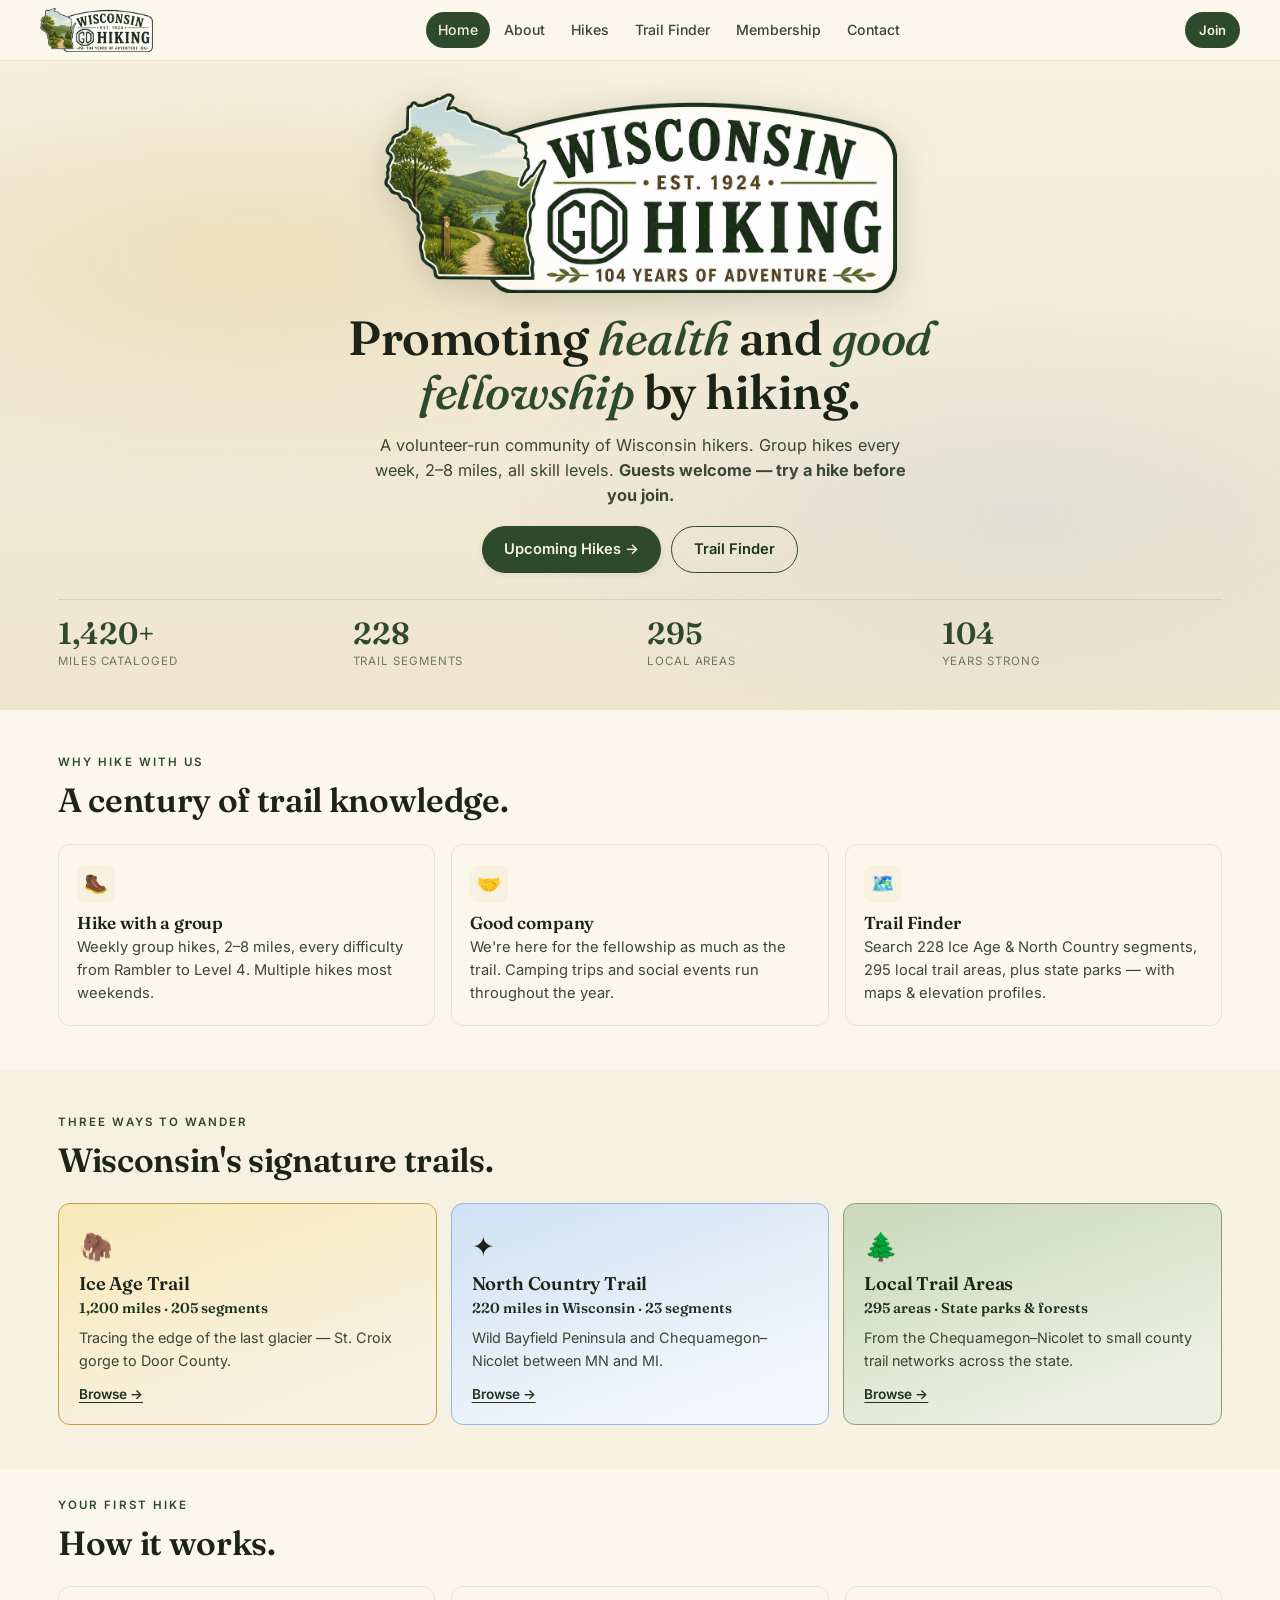
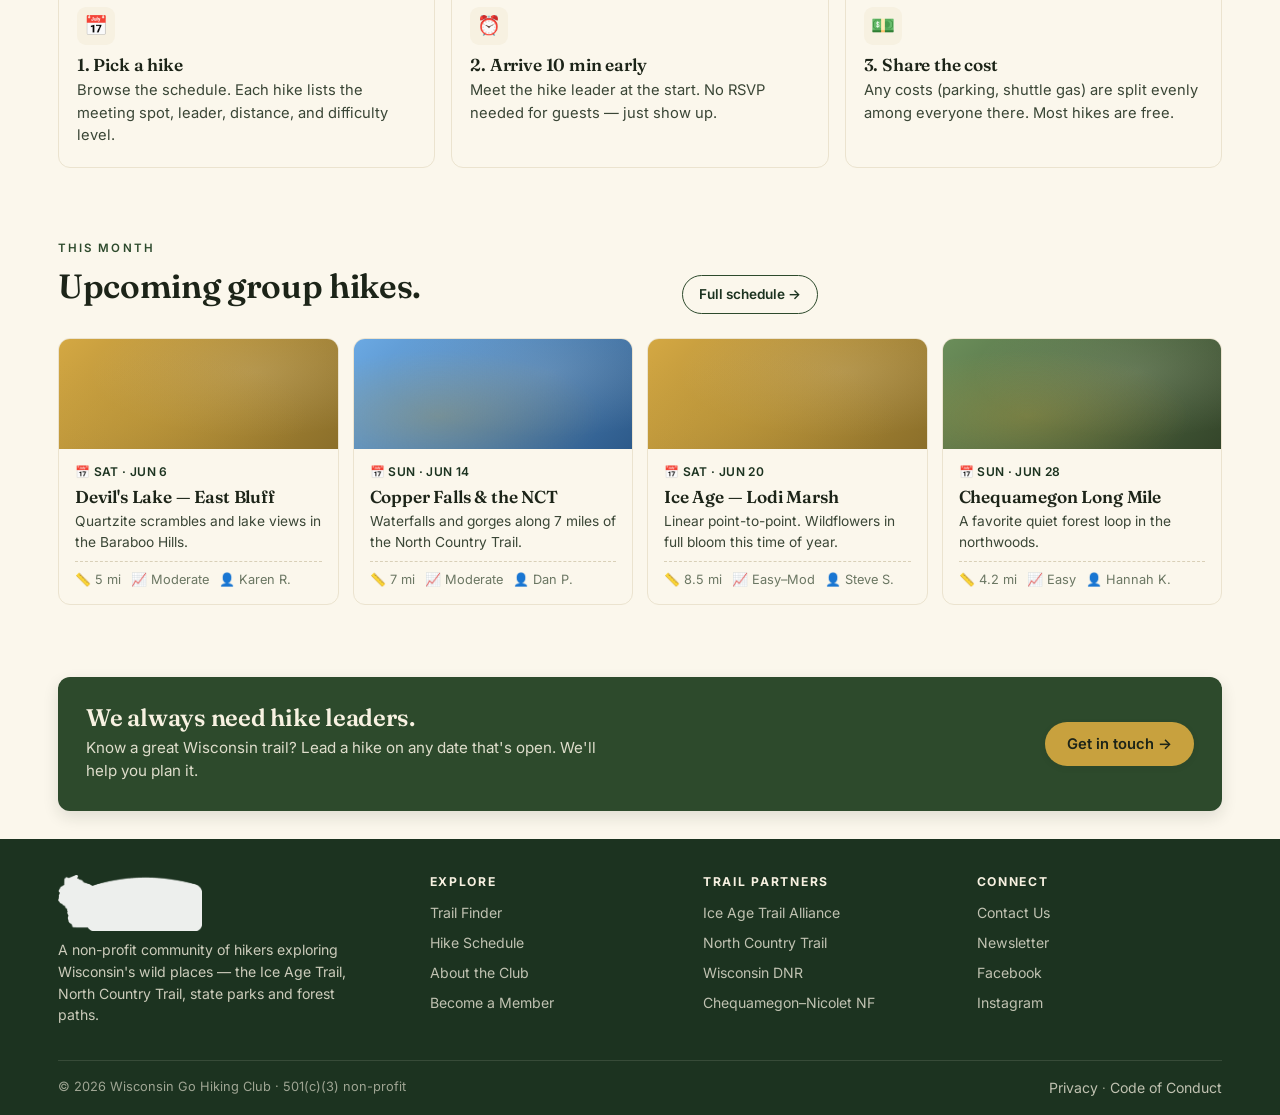
==== commit fad335d2: "Trail Finder: hide segment filters for parks/areas, default to Trail" ====
--- a/index.html
+++ b/index.html
@@ -6,8 +6,8 @@
   <meta name="theme-color" content="#2d4a2c">
   <title>Wisconsin Go Hiking Club — 104 Years of Adventure</title>
   <meta name="description" content="A century-old community of hikers exploring Wisconsin's Ice Age Trail, North Country Trail, state parks and forest paths. Group hikes, trail resources, and a searchable Wisconsin trail database.">
-  <link rel="icon" type="image/png" href="images/logo-mark.png">
-  <link rel="apple-touch-icon" href="images/logo-mark.png">
+  <link rel="icon" type="image/svg+xml" href="images/logo-mark.svg">
+  <link rel="apple-touch-icon" href="images/logo-mark.svg">
   <link rel="preconnect" href="https://fonts.googleapis.com">
   <link rel="preconnect" href="https://fonts.gstatic.com" crossorigin>
   <link href="https://fonts.googleapis.com/css2?family=Fraunces:ital,wght@0,400;0,500;0,600;0,700;1,400;1,500&family=Inter:wght@400;500;600;700&display=swap" rel="stylesheet">
@@ -19,18 +19,17 @@
 
   <!-- HERO -->
   <section class="hero topo-bg">
-    <div class="container hero-inner">
-      <div class="hero-copy">
-        <span class="eyebrow">Est. 1924 · 104 years of adventure</span>
+    <div class="container">
+      <div class="hero-banner">
+        <img src="images/logo-banner.png" alt="Wisconsin Go Hiking Club — Est. 1924 — 104 Years of Adventure">
+      </div>
+      <div class="hero-copy center">
         <h1>Promoting <em>health</em> and <em>good fellowship</em> by hiking.</h1>
-        <p class="lede">A volunteer-run community of Wisconsin hikers. Group hikes every week, 2–8 miles, all skill levels. <strong>Guests welcome — try a hike before you join.</strong></p>
-        <div class="hero-actions">
+        <p class="lede" style="margin-left:auto;margin-right:auto;">A volunteer-run community of Wisconsin hikers. Group hikes every week, 2–8 miles, all skill levels. <strong>Guests welcome — try a hike before you join.</strong></p>
+        <div class="hero-actions" style="justify-content:center;">
           <a href="hikes.html"  class="btn">Upcoming Hikes →</a>
           <a href="trails.html" class="btn secondary">Trail Finder</a>
         </div>
-      </div>
-      <div class="hero-seal">
-        <img src="images/logo-seal.png" alt="Wisconsin Go Hiking Club seal">
       </div>
     </div>
 
--- a/styles.css
+++ b/styles.css
@@ -213,6 +213,7 @@
   align-items: center;
 }
 .hero-copy { max-width: 640px; }
+.hero-copy.center { max-width: 720px; margin-left: auto; margin-right: auto; text-align: center; }
 .hero-seal {
   width: 220px;
   height: 220px;
@@ -223,10 +224,27 @@
   object-fit: contain;
   filter: drop-shadow(0 6px 18px rgba(28,36,24,.18));
 }
+
+/* Hero banner image (home page top) */
+.hero-banner {
+  text-align: center;
+  margin: 0 auto 18px;
+  max-width: 760px;
+}
+.hero-banner img {
+  width: 100%;
+  height: auto;
+  max-height: 200px;
+  object-fit: contain;
+  filter: drop-shadow(0 6px 18px rgba(28,36,24,.18));
+  margin: 0 auto;
+}
 @media (max-width: 720px) {
-  .hero { padding: 24px 0 28px; }
+  .hero { padding: 18px 0 24px; }
   .hero-inner { grid-template-columns: 1fr; gap: 16px; }
   .hero-seal { width: 130px; height: 130px; margin: 0 auto; order: -1; }
+  .hero-banner { margin-bottom: 12px; }
+  .hero-banner img { max-height: 130px; }
 }
 
 .hero .eyebrow {
@@ -933,6 +951,47 @@
 .leaflet-popup-content { margin: 10px 12px !important; font-size: .88rem !important; }
 .leaflet-container { font-family: var(--font-sans); }
 
+/* Google Calendar embed */
+.gcal-wrap {
+  position: relative;
+  border: 1px solid var(--line);
+  border-radius: var(--radius);
+  overflow: hidden;
+  box-shadow: var(--shadow-sm);
+  background: #fff;
+}
+.gcal-wrap iframe {
+  display: block;
+  width: 100%;
+  height: 640px;
+}
+@media (max-width: 720px) {
+  .gcal-wrap iframe { height: 540px; }
+}
+@media (max-width: 480px) {
+  .gcal-wrap iframe { height: 460px; }
+}
+
+.cal-view-switch {
+  display: inline-flex;
+  background: var(--parchment);
+  border: 1px solid var(--line);
+  border-radius: 999px;
+  padding: 3px;
+  gap: 2px;
+}
+.cal-view-switch .chip {
+  border: 0;
+  background: transparent;
+  padding: 6px 14px;
+  font-size: .82rem;
+}
+.cal-view-switch .chip.active {
+  background: var(--forest);
+  border-color: var(--forest);
+  color: var(--cream);
+}
+
 /* Difficulty key (hikes page) */
 .diff-key {
   background: var(--parchment);
